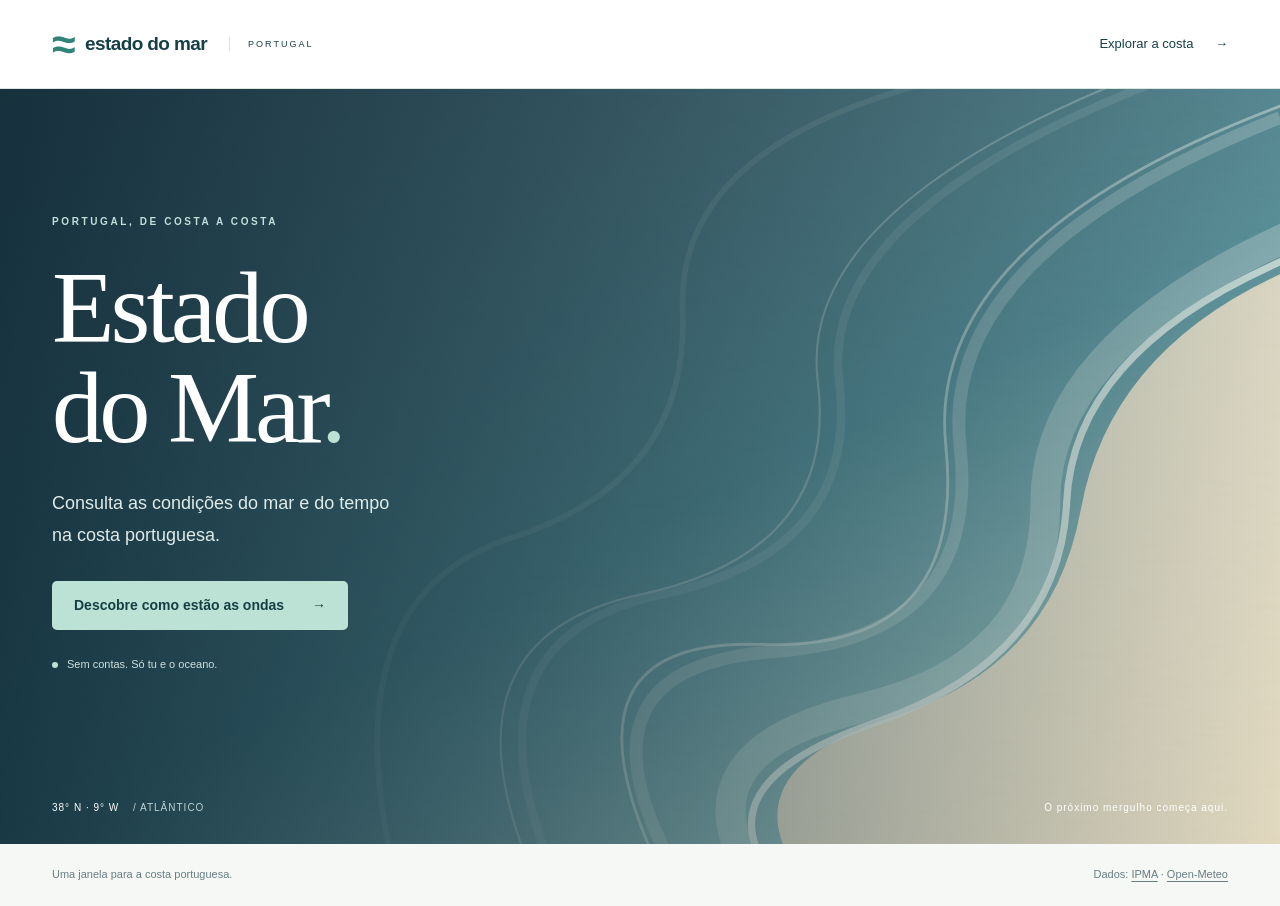
==== index.html @ 679c4afe "Criar aplicação Estado do Mar Portugal" ====
<!doctype html>
<html lang="pt-PT"><head><meta charset="utf-8"><meta name="viewport" content="width=device-width, initial-scale=1"><meta name="description" content="Consulta o tempo, as ondas e o swell nas regiões costeiras de Portugal."><title>A costa à tua espera · Estado do Mar</title><link href="https://cdn.jsdelivr.net/npm/bootstrap@5.3.3/dist/css/bootstrap.min.css" rel="stylesheet"><link href="css/style.css" rel="stylesheet"><link rel="icon" href="images/favicon.svg" type="image/svg+xml"></head><body><header class="site-header"><nav class="container d-flex align-items-center justify-content-between" aria-label="Navegação principal"><a class="brand" href="index.html"><span class="brand-mark" aria-hidden="true">≈</span> estado do mar<span class="brand-country">PORTUGAL</span></a><a class="nav-link" href="catalogo.html">Explorar a costa <span aria-hidden="true">→</span></a></nav></header><main class="hero"><img class="hero-image" src="images/hero.svg" alt="Ilustração de ondas do Atlântico junto à costa portuguesa"><div class="hero-shade"></div><div class="container hero-content"><p class="eyebrow light">PORTUGAL, DE COSTA A COSTA</p><h1>Estado<br>do Mar<span class="accent">.</span></h1><p class="hero-description">Consulta as condições do mar e do tempo<br class="desktop-break"> na costa portuguesa.</p><a href="catalogo.html" class="btn btn-ocean btn-lg">Descobre como estão as ondas <span aria-hidden="true">→</span></a><div class="hero-note"><span class="status-dot"></span> Sem contas. Só tu e o oceano.</div></div><div class="hero-bottom container"><span>38° N · 9° W <span class="muted-light">/ ATLÂNTICO</span></span><span>O próximo mergulho começa aqui.</span></div></main><footer class="site-footer"><div class="container d-flex flex-wrap justify-content-between gap-2"><span>Uma janela para a costa portuguesa.</span><span>Dados: <a href="https://www.ipma.pt/" target="_blank" rel="noopener">IPMA</a> · <a href="https://open-meteo.com/" target="_blank" rel="noopener">Open-Meteo</a></span></div></footer></body></html>
---- css/style.css ----
:root{--ink:#173f48;--muted:#687e83;--mint:#bce2d5;--paper:#f6f8f5;--line:#dce5e0}*{box-sizing:border-box}body{margin:0;background:var(--paper);color:var(--ink);font-family:Arial,Helvetica,sans-serif;line-height:1.6}a{color:inherit}.container{width:calc(100% - 48px);max-width:1200px;margin:auto}.d-flex{display:flex}.flex-wrap{flex-wrap:wrap}.align-items-center{align-items:center}.justify-content-between{justify-content:space-between}.gap-2{gap:.5rem}.site-header{background:#fff;border-bottom:1px solid var(--line)}.site-header nav{min-height:88px}.brand{display:flex;align-items:center;gap:10px;text-decoration:none;font-size:19px;font-weight:700;letter-spacing:-.6px}.brand-mark{font-size:43px;line-height:1;color:#318378}.brand-country{margin-left:12px;padding-left:18px;border-left:1px solid var(--line);font-size:9px;letter-spacing:2px;font-weight:500}.nav-link{text-decoration:none;font-size:13px}.nav-link span{margin-left:18px}.hero{min-height:calc(100svh - 145px);position:relative;display:flex;align-items:center;overflow:hidden;color:white;background:#154c59}.hero-image,.hero-shade{position:absolute;inset:0;width:100%;height:100%;object-fit:cover}.hero-shade{background:linear-gradient(90deg,rgba(5,31,43,.78),rgba(5,31,43,.08))}.hero-content{position:relative;padding-top:80px;padding-bottom:125px}.eyebrow{font-size:10px;font-weight:700;letter-spacing:2.6px;color:#448278;margin:0 0 20px}.eyebrow.light{color:#c0e0d9}.hero h1{font-family:Georgia,serif;font-size:clamp(66px,8vw,116px);font-weight:400;letter-spacing:-4px;line-height:.98;margin:28px 0}.accent{color:#559a89}.hero .accent{color:var(--mint)}.hero-description{font-size:18px;line-height:1.8;color:#dfebe9;margin-bottom:30px}.btn{display:inline-block;padding:13px 21px;text-decoration:none;cursor:pointer;border:1px solid transparent;border-radius:5px;font-size:14px;font-family:inherit;transition:background .15s}.btn-ocean{background:var(--mint);color:#153f43;font-weight:600}.btn-ocean:hover{background:#d2eee3;color:#153f43}.btn-ocean span{margin-left:24px}.hero-note{font-size:11px;color:#cfdfdc;margin-top:26px;display:flex;align-items:center;gap:9px}.status-dot{width:6px;height:6px;background:var(--mint);border-radius:50%}.hero-bottom{position:absolute;bottom:28px;left:0;right:0;display:flex;justify-content:space-between;font-size:10px;letter-spacing:1px}.muted-light{color:#bdd3d2;margin-left:10px}.site-footer{padding:22px 0;color:var(--muted);font-size:11px}.site-footer a{text-underline-offset:3px}.page-main{min-height:calc(100vh - 154px);padding-top:65px;padding-bottom:35px}h1{font-family:Georgia,serif;font-size:clamp(36px,5vw,58px);font-weight:400;letter-spacing:-1.7px;line-height:1.1}.lead{font-size:16px;color:var(--muted);margin-top:20px}.page-intro{margin-bottom:48px}.catalog-toolbar{display:flex;justify-content:space-between;align-items:center;gap:20px;border-top:1px solid var(--line);padding:25px 0}.catalog-toolbar .eyebrow{margin:0}.count-badge{padding:4px 9px;background:#e6eeea;border-radius:20px;font-size:11px;margin-left:12px}.form-control,.form-select{padding:12px 16px;border:1px solid var(--line);border-radius:5px;background:#fff;color:var(--ink);font-size:14px}.search-label{width:280px}.search-label input{width:100%}.row{display:flex;flex-wrap:wrap;margin-left:-12px;margin-right:-12px}.row>*{padding-left:12px;padding-right:12px;width:100%;margin-bottom:24px}.card{background:#fff;border:1px solid var(--line);border-radius:8px;overflow:hidden}.region-card{height:100%;transition:border-color .15s,transform .15s}.region-card:hover{border-color:#71a798;transform:translateY(-3px)}.card-landscape{height:105px;background:#dae8e0;position:relative;overflow:hidden}.card-landscape:before,.card-landscape:after{content:"";position:absolute;width:130%;height:110px;border-radius:50%;transform:rotate(-12deg);left:-10%;top:46px;background:#a1c8bd}.card-landscape:after{top:72px;background:#508d85;transform:rotate(7deg)}.card-landscape.islands{background:#dde5dd}.card-landscape.islands:after{background:#386f79}.card-body{padding:25px}.region-card h2{font-family:Georgia,serif;font-size:25px;margin:6px 0 10px;font-weight:400}.region-category{font-size:9px;letter-spacing:2px;color:var(--muted)}.region-coords{font-size:11px;color:var(--muted);margin-bottom:22px}.region-link{font-size:12px;text-decoration:none;display:flex;justify-content:space-between;border-top:1px solid var(--line);padding-top:16px}.loading-panel{padding:50px 20px;text-align:center;color:var(--muted)}.data-note{font-size:11px;color:var(--muted);line-height:1.8;margin-top:28px}.back-link{font-size:12px;text-decoration:none;display:inline-block;margin-bottom:36px}.detail-intro{display:flex;align-items:center;justify-content:space-between;gap:20px;margin-bottom:32px}.detail-intro .eyebrow{margin-bottom:12px}.detail-intro .lead{margin-top:14px;font-size:12px}.btn-outline-ocean{border-color:#a6bdb4;color:var(--ink);background:transparent;white-space:nowrap}.btn-outline-ocean:hover{background:#e3eee7}.conditions-card{padding:30px;height:100%}.sea-card{background:#edf4f0}.section-heading{border-bottom:1px solid var(--line);padding-bottom:20px;margin-bottom:24px}.section-heading .eyebrow{margin-bottom:8px}.section-heading h2{font-size:27px;font-family:Georgia,serif;font-weight:400;margin:0}.primary-value{font-family:Georgia,serif;font-size:56px;line-height:1.2;letter-spacing:-2px;margin-bottom:5px}.primary-caption{font-size:14px;color:var(--muted);margin-bottom:24px}.metrics{display:grid;grid-template-columns:1fr 1fr;gap:18px 24px;margin:0}.metrics dt{font-size:11px;color:var(--muted);font-weight:400}.metrics dd{font-size:17px;margin:4px 0 0}.metric-group{margin:24px 0 14px;padding-top:20px;border-top:1px solid var(--line);font-size:11px;font-weight:700;letter-spacing:1px}.update-note{font-size:10px;color:var(--muted);margin:24px 0 0}.error-panel{padding:15px;background:#fff3e4;border-radius:5px;color:#78552b;font-size:14px}.retry{margin-top:12px}.official-panel{padding:20px;border:1px solid var(--line);border-radius:8px;margin-top:8px;font-size:13px}.official-panel summary{cursor:pointer}.official-panel p{margin-top:16px}.official-panel select{max-width:220px;display:inline-block;margin:10px}.official-panel pre{white-space:pre-wrap;margin-top:20px;max-height:400px;overflow:auto}button:disabled{opacity:.6;cursor:wait}[hidden]{display:none!important}:focus-visible{outline:3px solid #5a9c88;outline-offset:4px}.visually-hidden{position:absolute;width:1px;height:1px;overflow:hidden;clip:rect(0,0,0,0)}@media(min-width:768px){.col-md-6{width:50%}}@media(min-width:992px){.col-lg-4{width:33.333%}.col-lg-5{width:41.666%}.col-lg-7{width:58.333%}}@media(max-width:600px){.container{width:calc(100% - 36px)}.site-header nav{min-height:72px}.brand{font-size:16px}.brand-country{display:none}.nav-link{font-size:11px}.hero h1{letter-spacing:-2px}.hero-content{padding-top:65px;padding-bottom:110px}.hero-description{font-size:16px}.hero-bottom{font-size:9px}.hero-bottom>span:last-child{display:none}.page-main{padding-top:40px}.catalog-toolbar,.detail-intro{align-items:stretch;flex-direction:column}.search-label{width:100%}.conditions-card{padding:24px}.detail-intro button{align-self:flex-start}.official-panel select{display:block;margin-left:0}.site-footer{font-size:10px}.desktop-break{display:none}}
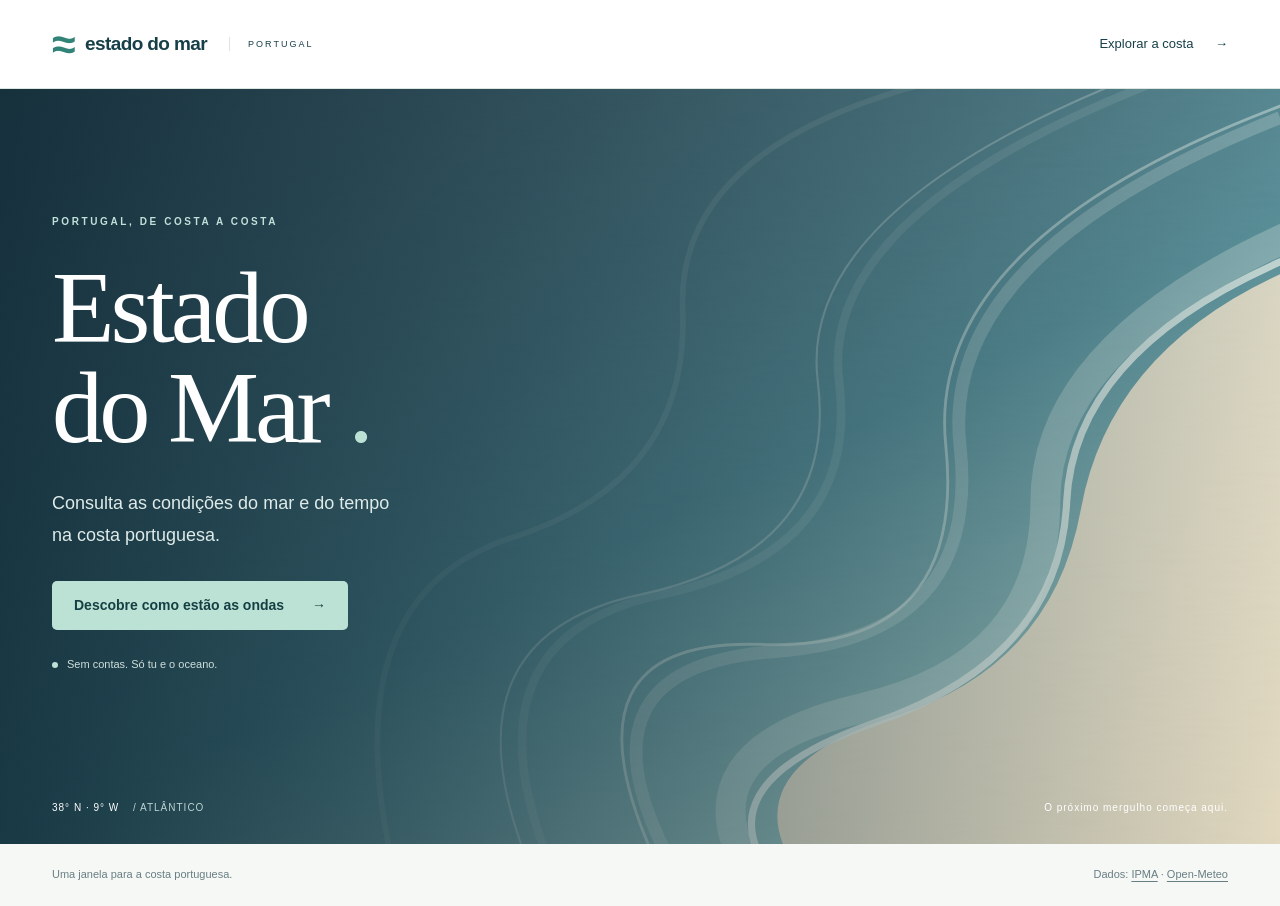
==== commit 32dba2c4: "Organizar HTML e documentar JavaScript com comentários explicativos" ====
--- a/index.html
+++ b/index.html
@@ -1,2 +1,218 @@
+<!-- Indica ao navegador que este documento usa HTML5. -->
 <!doctype html>
-<html lang="pt-PT"><head><meta charset="utf-8"><meta name="viewport" content="width=device-width, initial-scale=1"><meta name="description" content="Consulta o tempo, as ondas e o swell nas regiões costeiras de Portugal."><title>A costa à tua espera · Estado do Mar</title><link href="https://cdn.jsdelivr.net/npm/bootstrap@5.3.3/dist/css/bootstrap.min.css" rel="stylesheet"><link href="css/style.css" rel="stylesheet"><link rel="icon" href="images/favicon.svg" type="image/svg+xml"></head><body><header class="site-header"><nav class="container d-flex align-items-center justify-content-between" aria-label="Navegação principal"><a class="brand" href="index.html"><span class="brand-mark" aria-hidden="true">≈</span> estado do mar<span class="brand-country">PORTUGAL</span></a><a class="nav-link" href="catalogo.html">Explorar a costa <span aria-hidden="true">→</span></a></nav></header><main class="hero"><img class="hero-image" src="images/hero.svg" alt="Ilustração de ondas do Atlântico junto à costa portuguesa"><div class="hero-shade"></div><div class="container hero-content"><p class="eyebrow light">PORTUGAL, DE COSTA A COSTA</p><h1>Estado<br>do Mar<span class="accent">.</span></h1><p class="hero-description">Consulta as condições do mar e do tempo<br class="desktop-break"> na costa portuguesa.</p><a href="catalogo.html" class="btn btn-ocean btn-lg">Descobre como estão as ondas <span aria-hidden="true">→</span></a><div class="hero-note"><span class="status-dot"></span> Sem contas. Só tu e o oceano.</div></div><div class="hero-bottom container"><span>38° N · 9° W <span class="muted-light">/ ATLÂNTICO</span></span><span>O próximo mergulho começa aqui.</span></div></main><footer class="site-footer"><div class="container d-flex flex-wrap justify-content-between gap-2"><span>Uma janela para a costa portuguesa.</span><span>Dados: <a href="https://www.ipma.pt/" target="_blank" rel="noopener">IPMA</a> · <a href="https://open-meteo.com/" target="_blank" rel="noopener">Open-Meteo</a></span></div></footer></body></html>+<!--
+    Página inicial: apresenta o projeto e encaminha para o catálogo.
+    Guia de leitura: cada bloco está indentado dentro do elemento a que pertence.
+    Uma tag como <section> abre um elemento; </section> termina esse mesmo elemento.
+    Tags vazias, como <meta>, <link>, <img>, <input> e <br>, não têm conteúdo nem tag de fecho.
+    class associa estilos; id identifica um elemento que o JavaScript pode encontrar.
+    Os comentários explicativos não são apresentados no conteúdo visível do navegador.
+-->
+<!-- Elemento raiz; lang="pt-PT" identifica o conteúdo como português de Portugal. -->
+<html lang="pt-PT">
+    <!-- Metadados, título e ficheiros de apresentação; esta área não é o conteúdo visível da página. -->
+    <head>
+        <!-- UTF-8 permite apresentar corretamente acentos, símbolos e caracteres portugueses. -->
+        <meta charset="utf-8" />
+        <!--
+            Adapta a largura da página ao ecrã e define a escala inicial, permitindo o desenho
+            responsivo.
+        -->
+        <meta name="viewport" content="width=device-width, initial-scale=1" />
+        <!-- Define a descrição da aplicação usada por motores de pesquisa e outras ferramentas. -->
+        <meta
+            name="description"
+            content="Consulta o tempo, as ondas e o swell nas regiões costeiras de Portugal."
+        />
+        <!-- Define o texto do separador do navegador; não é o título visível dentro da página. -->
+        <title>A costa à tua espera · Estado do Mar</title>
+        <!-- Carrega Bootstrap 5.3.3 através de CDN, sem instalar pacotes na aplicação. -->
+        <link
+            href="https://cdn.jsdelivr.net/npm/bootstrap@5.3.3/dist/css/bootstrap.min.css"
+            rel="stylesheet"
+        />
+        <!-- Carrega o CSS local com as cores, os espaçamentos e as adaptações a telemóveis. -->
+        <link href="css/style.css" rel="stylesheet" />
+        <!-- Usa o ícone SVG local como ícone do separador do navegador. -->
+        <link rel="icon" href="images/favicon.svg" type="image/svg+xml" />
+    </head>
+    <!-- Começa o conteúdo visível e interativo desta página. -->
+    <body>
+        <!--
+            Cabeçalho com a marca e a navegação principal. A classe site-header define o cabeçalho comum
+            às três páginas.
+        -->
+        <header class="site-header">
+            <!--
+                Agrupa os links de navegação; aria-label descreve esta navegação para leitores de ecrã. A
+                classe container centra e limita a largura do conteúdo. A classe d-flex ativa uma disposição
+                flexível em linha. A classe align-items-center alinha verticalmente os elementos ao centro.
+                A classe justify-content-between afasta os elementos para os extremos da linha.
+            -->
+            <nav
+                class="container d-flex align-items-center justify-content-between"
+                aria-label="Navegação principal"
+            >
+                <!--
+                    Link que regressa à página inicial. A classe brand aplica o estilo do nome e do link da
+                    aplicação.
+                -->
+                <a class="brand" href="index.html">
+                    <!--
+                        Marca uma pequena parte de texto ou um elemento decorativo sem criar uma secção própria. A
+                        classe brand-mark desenha o símbolo da marca com texto. aria-hidden="true" retira este
+                        elemento decorativo da leitura por tecnologias de apoio.
+                    -->
+                    <span class="brand-mark" aria-hidden="true">≈</span>
+                    estado do mar
+                    <!--
+                        Marca uma pequena parte de texto ou um elemento decorativo sem criar uma secção própria. A
+                        classe brand-country estiliza a indicação PORTUGAL.
+                    -->
+                    <span class="brand-country">PORTUGAL</span>
+                </a>
+                <!--
+                    Link que abre o catálogo de regiões costeiras. A classe nav-link aplica o estilo do link de
+                    navegação.
+                -->
+                <a class="nav-link" href="catalogo.html">
+                    Explorar a costa
+                    <!--
+                        Marca uma pequena parte de texto ou um elemento decorativo sem criar uma secção própria.
+                        aria-hidden="true" retira este elemento decorativo da leitura por tecnologias de apoio.
+                    -->
+                    <span aria-hidden="true">→</span>
+                </a>
+            </nav>
+        </header>
+        <!--
+            Identifica o conteúdo principal desta página. A classe hero define a área principal com a
+            imagem de fundo da página inicial.
+        -->
+        <main class="hero">
+            <!--
+                Mostra a ilustração SVG local; alt fornece uma descrição para quem não consegue ver a
+                imagem. A classe hero-image posiciona a ilustração para cobrir a área principal.
+            -->
+            <img
+                class="hero-image"
+                src="images/hero.svg"
+                alt="Ilustração de ondas do Atlântico junto à costa portuguesa"
+            />
+            <!--
+                Agrupa elementos para organizar a apresentação ou receber conteúdo gerado por JavaScript. A
+                classe hero-shade aplica uma camada escura sobre a imagem para facilitar a leitura.
+            -->
+            <div class="hero-shade"></div>
+            <!--
+                Agrupa elementos para organizar a apresentação ou receber conteúdo gerado por JavaScript. A
+                classe container centra e limita a largura do conteúdo. A classe hero-content posiciona o
+                título, a descrição e o botão por cima da imagem.
+            -->
+            <div class="container hero-content">
+                <!--
+                    Parágrafo de texto informativo. A classe eyebrow estiliza uma pequena legenda de secção. A
+                    classe light usa a variante clara da legenda sobre o fundo escuro.
+                -->
+                <p class="eyebrow light">PORTUGAL, DE COSTA A COSTA</p>
+                <!-- Título principal da página; existe apenas um h1 neste documento. -->
+                <h1>
+                    Estado
+                    <!-- Insere uma quebra de linha no texto. -->
+                    <br />
+                    do Mar
+                    <!--
+                        Marca uma pequena parte de texto ou um elemento decorativo sem criar uma secção própria. A
+                        classe accent aplica a cor de destaque.
+                    -->
+                    <span class="accent">.</span>
+                </h1>
+                <!-- Parágrafo de texto informativo. A classe hero-description formata o texto de apresentação. -->
+                <p class="hero-description">
+                    Consulta as condições do mar e do tempo
+                    <!--
+                        Insere uma quebra de linha no texto. A classe desktop-break controla a quebra de linha em
+                        ecrãs maiores.
+                    -->
+                    <br class="desktop-break" />
+                    na costa portuguesa.
+                </p>
+                <!--
+                    Link que abre o catálogo de regiões costeiras. A classe btn dá ao elemento a aparência base
+                    de um botão. A classe btn-ocean aplica a variante de cor verde do botão principal. A classe
+                    btn-lg aplica o tamanho grande de botão do Bootstrap.
+                -->
+                <a href="catalogo.html" class="btn btn-ocean btn-lg">
+                    Descobre como estão as ondas
+                    <!--
+                        Marca uma pequena parte de texto ou um elemento decorativo sem criar uma secção própria.
+                        aria-hidden="true" retira este elemento decorativo da leitura por tecnologias de apoio.
+                    -->
+                    <span aria-hidden="true">→</span>
+                </a>
+                <!--
+                    Agrupa elementos para organizar a apresentação ou receber conteúdo gerado por JavaScript. A
+                    classe hero-note formata a pequena nota por baixo do botão.
+                -->
+                <div class="hero-note">
+                    <!--
+                        Marca uma pequena parte de texto ou um elemento decorativo sem criar uma secção própria. A
+                        classe status-dot desenha um pequeno ponto decorativo.
+                    -->
+                    <span class="status-dot"></span>
+                    Sem contas. Só tu e o oceano.
+                </div>
+            </div>
+            <!--
+                Agrupa elementos para organizar a apresentação ou receber conteúdo gerado por JavaScript. A
+                classe hero-bottom posiciona as notas na base da imagem. A classe container centra e limita
+                a largura do conteúdo.
+            -->
+            <div class="hero-bottom container">
+                <!-- Marca uma pequena parte de texto ou um elemento decorativo sem criar uma secção própria. -->
+                <span>
+                    38° N · 9° W
+                    <!--
+                        Marca uma pequena parte de texto ou um elemento decorativo sem criar uma secção própria. A
+                        classe muted-light aplica uma cor clara menos intensa.
+                    -->
+                    <span class="muted-light">/ ATLÂNTICO</span>
+                </span>
+                <!-- Marca uma pequena parte de texto ou um elemento decorativo sem criar uma secção própria. -->
+                <span>O próximo mergulho começa aqui.</span>
+            </div>
+        </main>
+        <!--
+            Rodapé com uma nota sobre a aplicação e ligações às fontes de dados. A classe site-footer
+            formata o rodapé comum da aplicação.
+        -->
+        <footer class="site-footer">
+            <!--
+                Agrupa elementos para organizar a apresentação ou receber conteúdo gerado por JavaScript. A
+                classe container centra e limita a largura do conteúdo. A classe d-flex ativa uma disposição
+                flexível em linha. A classe flex-wrap permite que os elementos passem para outra linha
+                quando falta espaço. A classe justify-content-between afasta os elementos para os extremos
+                da linha. A classe gap-2 cria espaço entre os elementos.
+            -->
+            <div class="container d-flex flex-wrap justify-content-between gap-2">
+                <!-- Marca uma pequena parte de texto ou um elemento decorativo sem criar uma secção própria. -->
+                <span>Uma janela para a costa portuguesa.</span>
+                <!-- Marca uma pequena parte de texto ou um elemento decorativo sem criar uma secção própria. -->
+                <span>
+                    Dados:
+                    <!--
+                        Link externo para a fonte dos dados; target="_blank" abre outro separador e rel="noopener"
+                        evita acesso à página de origem.
+                    -->
+                    <a href="https://www.ipma.pt/" target="_blank" rel="noopener">IPMA</a>
+                    ·
+                    <!--
+                        Link externo para a fonte dos dados; target="_blank" abre outro separador e rel="noopener"
+                        evita acesso à página de origem.
+                    -->
+                    <a href="https://open-meteo.com/" target="_blank" rel="noopener">Open-Meteo</a>
+                </span>
+            </div>
+        </footer>
+    </body>
+</html>
--- a/css/style.css
+++ b/css/style.css
@@ -1 +1,6 @@
 :root{--ink:#173f48;--muted:#687e83;--mint:#bce2d5;--paper:#f6f8f5;--line:#dce5e0}*{box-sizing:border-box}body{margin:0;background:var(--paper);color:var(--ink);font-family:Arial,Helvetica,sans-serif;line-height:1.6}a{color:inherit}.container{width:calc(100% - 48px);max-width:1200px;margin:auto}.d-flex{display:flex}.flex-wrap{flex-wrap:wrap}.align-items-center{align-items:center}.justify-content-between{justify-content:space-between}.gap-2{gap:.5rem}.site-header{background:#fff;border-bottom:1px solid var(--line)}.site-header nav{min-height:88px}.brand{display:flex;align-items:center;gap:10px;text-decoration:none;font-size:19px;font-weight:700;letter-spacing:-.6px}.brand-mark{font-size:43px;line-height:1;color:#318378}.brand-country{margin-left:12px;padding-left:18px;border-left:1px solid var(--line);font-size:9px;letter-spacing:2px;font-weight:500}.nav-link{text-decoration:none;font-size:13px}.nav-link span{margin-left:18px}.hero{min-height:calc(100svh - 145px);position:relative;display:flex;align-items:center;overflow:hidden;color:white;background:#154c59}.hero-image,.hero-shade{position:absolute;inset:0;width:100%;height:100%;object-fit:cover}.hero-shade{background:linear-gradient(90deg,rgba(5,31,43,.78),rgba(5,31,43,.08))}.hero-content{position:relative;padding-top:80px;padding-bottom:125px}.eyebrow{font-size:10px;font-weight:700;letter-spacing:2.6px;color:#448278;margin:0 0 20px}.eyebrow.light{color:#c0e0d9}.hero h1{font-family:Georgia,serif;font-size:clamp(66px,8vw,116px);font-weight:400;letter-spacing:-4px;line-height:.98;margin:28px 0}.accent{color:#559a89}.hero .accent{color:var(--mint)}.hero-description{font-size:18px;line-height:1.8;color:#dfebe9;margin-bottom:30px}.btn{display:inline-block;padding:13px 21px;text-decoration:none;cursor:pointer;border:1px solid transparent;border-radius:5px;font-size:14px;font-family:inherit;transition:background .15s}.btn-ocean{background:var(--mint);color:#153f43;font-weight:600}.btn-ocean:hover{background:#d2eee3;color:#153f43}.btn-ocean span{margin-left:24px}.hero-note{font-size:11px;color:#cfdfdc;margin-top:26px;display:flex;align-items:center;gap:9px}.status-dot{width:6px;height:6px;background:var(--mint);border-radius:50%}.hero-bottom{position:absolute;bottom:28px;left:0;right:0;display:flex;justify-content:space-between;font-size:10px;letter-spacing:1px}.muted-light{color:#bdd3d2;margin-left:10px}.site-footer{padding:22px 0;color:var(--muted);font-size:11px}.site-footer a{text-underline-offset:3px}.page-main{min-height:calc(100vh - 154px);padding-top:65px;padding-bottom:35px}h1{font-family:Georgia,serif;font-size:clamp(36px,5vw,58px);font-weight:400;letter-spacing:-1.7px;line-height:1.1}.lead{font-size:16px;color:var(--muted);margin-top:20px}.page-intro{margin-bottom:48px}.catalog-toolbar{display:flex;justify-content:space-between;align-items:center;gap:20px;border-top:1px solid var(--line);padding:25px 0}.catalog-toolbar .eyebrow{margin:0}.count-badge{padding:4px 9px;background:#e6eeea;border-radius:20px;font-size:11px;margin-left:12px}.form-control,.form-select{padding:12px 16px;border:1px solid var(--line);border-radius:5px;background:#fff;color:var(--ink);font-size:14px}.search-label{width:280px}.search-label input{width:100%}.row{display:flex;flex-wrap:wrap;margin-left:-12px;margin-right:-12px}.row>*{padding-left:12px;padding-right:12px;width:100%;margin-bottom:24px}.card{background:#fff;border:1px solid var(--line);border-radius:8px;overflow:hidden}.region-card{height:100%;transition:border-color .15s,transform .15s}.region-card:hover{border-color:#71a798;transform:translateY(-3px)}.card-landscape{height:105px;background:#dae8e0;position:relative;overflow:hidden}.card-landscape:before,.card-landscape:after{content:"";position:absolute;width:130%;height:110px;border-radius:50%;transform:rotate(-12deg);left:-10%;top:46px;background:#a1c8bd}.card-landscape:after{top:72px;background:#508d85;transform:rotate(7deg)}.card-landscape.islands{background:#dde5dd}.card-landscape.islands:after{background:#386f79}.card-body{padding:25px}.region-card h2{font-family:Georgia,serif;font-size:25px;margin:6px 0 10px;font-weight:400}.region-category{font-size:9px;letter-spacing:2px;color:var(--muted)}.region-coords{font-size:11px;color:var(--muted);margin-bottom:22px}.region-link{font-size:12px;text-decoration:none;display:flex;justify-content:space-between;border-top:1px solid var(--line);padding-top:16px}.loading-panel{padding:50px 20px;text-align:center;color:var(--muted)}.data-note{font-size:11px;color:var(--muted);line-height:1.8;margin-top:28px}.back-link{font-size:12px;text-decoration:none;display:inline-block;margin-bottom:36px}.detail-intro{display:flex;align-items:center;justify-content:space-between;gap:20px;margin-bottom:32px}.detail-intro .eyebrow{margin-bottom:12px}.detail-intro .lead{margin-top:14px;font-size:12px}.btn-outline-ocean{border-color:#a6bdb4;color:var(--ink);background:transparent;white-space:nowrap}.btn-outline-ocean:hover{background:#e3eee7}.conditions-card{padding:30px;height:100%}.sea-card{background:#edf4f0}.section-heading{border-bottom:1px solid var(--line);padding-bottom:20px;margin-bottom:24px}.section-heading .eyebrow{margin-bottom:8px}.section-heading h2{font-size:27px;font-family:Georgia,serif;font-weight:400;margin:0}.primary-value{font-family:Georgia,serif;font-size:56px;line-height:1.2;letter-spacing:-2px;margin-bottom:5px}.primary-caption{font-size:14px;color:var(--muted);margin-bottom:24px}.metrics{display:grid;grid-template-columns:1fr 1fr;gap:18px 24px;margin:0}.metrics dt{font-size:11px;color:var(--muted);font-weight:400}.metrics dd{font-size:17px;margin:4px 0 0}.metric-group{margin:24px 0 14px;padding-top:20px;border-top:1px solid var(--line);font-size:11px;font-weight:700;letter-spacing:1px}.update-note{font-size:10px;color:var(--muted);margin:24px 0 0}.error-panel{padding:15px;background:#fff3e4;border-radius:5px;color:#78552b;font-size:14px}.retry{margin-top:12px}.official-panel{padding:20px;border:1px solid var(--line);border-radius:8px;margin-top:8px;font-size:13px}.official-panel summary{cursor:pointer}.official-panel p{margin-top:16px}.official-panel select{max-width:220px;display:inline-block;margin:10px}.official-panel pre{white-space:pre-wrap;margin-top:20px;max-height:400px;overflow:auto}button:disabled{opacity:.6;cursor:wait}[hidden]{display:none!important}:focus-visible{outline:3px solid #5a9c88;outline-offset:4px}.visually-hidden{position:absolute;width:1px;height:1px;overflow:hidden;clip:rect(0,0,0,0)}@media(min-width:768px){.col-md-6{width:50%}}@media(min-width:992px){.col-lg-4{width:33.333%}.col-lg-5{width:41.666%}.col-lg-7{width:58.333%}}@media(max-width:600px){.container{width:calc(100% - 36px)}.site-header nav{min-height:72px}.brand{font-size:16px}.brand-country{display:none}.nav-link{font-size:11px}.hero h1{letter-spacing:-2px}.hero-content{padding-top:65px;padding-bottom:110px}.hero-description{font-size:16px}.hero-bottom{font-size:9px}.hero-bottom>span:last-child{display:none}.page-main{padding-top:40px}.catalog-toolbar,.detail-intro{align-items:stretch;flex-direction:column}.search-label{width:100%}.conditions-card{padding:24px}.detail-intro button{align-self:flex-start}.official-panel select{display:block;margin-left:0}.site-footer{font-size:10px}.desktop-break{display:none}}
+
+.ipma-date{font-size:12px;color:var(--muted);margin:20px 0 12px}.ipma-card{padding:24px;margin-bottom:12px}.ipma-card .metrics{gap:24px}.ipma-card .metrics dd{font-size:18px}@media(max-width:600px){.ipma-card .metrics{grid-template-columns:1fr}}
+
+/* Detalhes: atmosfera e previsões marítimas em faixas horizontais. */
+.details-page{max-width:1280px}.conditions-stack{display:grid;gap:24px}.details-page .conditions-card{height:auto;padding:28px 30px}.section-heading-inline{display:flex;align-items:center;justify-content:space-between;gap:18px}.section-heading-inline .eyebrow{display:block}.source-badge{font-size:10px;letter-spacing:.5px;color:#416b62;background:#e5eee8;border:1px solid #d2e2d9;border-radius:30px;padding:7px 12px;white-space:nowrap}.weather-row{display:grid;grid-template-columns:200px 1fr;align-items:center;gap:30px}.metric-label{font-size:11px;color:var(--muted)}.weather-highlight{border-right:1px solid var(--line);padding-right:24px}.weather-highlight .primary-value{font-size:44px;margin:4px 0}.weather-highlight .primary-caption{font-size:12px;margin:0}.weather-row .metrics{grid-template-columns:repeat(5,minmax(0,1fr));gap:16px}.weather-row .metrics dd{font-size:21px}.comparison-heading{display:flex;justify-content:space-between;gap:32px;align-items:end;padding:12px 0 0}.comparison-heading .eyebrow{margin:0 0 10px}.comparison-heading h2{font:400 32px Georgia,serif;margin:0;letter-spacing:-.6px}.comparison-heading>p{max-width:390px;font-size:12px;color:var(--muted);margin:0}.sea-panel{background:#edf4f0}.ipma-panel{background:#fff}.comparison-metrics{grid-template-columns:repeat(4,minmax(0,1fr));gap:0}.comparison-metrics>div{padding:8px 24px;border-right:1px solid var(--line)}.comparison-metrics>div:first-child{padding-left:0}.comparison-metrics>div:last-child{border-right:0}.comparison-metrics dd,.comparison-metrics dd.primary-value{font:400 clamp(20px,2.1vw,29px) Georgia,serif;letter-spacing:-.6px;line-height:1.35;margin-top:10px}.comparison-metrics dt{min-height:34px;display:flex;align-items:center;font-size:12px}.marine-extras{display:grid;grid-template-columns:1fr 1fr;gap:36px;margin-top:22px}.marine-extras .metric-group{font-size:10px;letter-spacing:1.5px;margin-top:0;padding-top:18px}.marine-extras .metrics{grid-template-columns:repeat(3,1fr)}.marine-extras dd{font-size:17px}.details-page .update-note{border-top:1px solid var(--line);padding-top:16px;margin-top:24px}.ipma-toolbar{display:flex;align-items:center;justify-content:space-between;gap:16px;margin-bottom:22px}.day-filters{display:flex;flex-wrap:wrap;background:#eef3ef;border:1px solid var(--line);border-radius:8px;padding:4px;gap:4px}.day-filters button{font:inherit;font-size:12px;border:0;background:transparent;color:var(--muted);padding:10px 17px;border-radius:5px;cursor:pointer}.day-filters button[aria-pressed=true]{background:var(--ink);color:#fff;box-shadow:0 2px 5px #173f481a}.day-filters button:disabled{cursor:wait}.ipma-toolbar .btn{font-size:11px;padding:9px 13px}.details-page .ipma-date{margin:0 0 15px;font-size:11px}.ipma-total{margin:20px 0 0;padding:14px 16px;background:#f5f7f3;border-radius:5px;font-size:12px;color:#49665e}.comparison-note{font-size:11px;color:var(--muted);padding-top:18px;border-top:1px solid var(--line);margin:22px 0 0;line-height:1.8}.ipma-forecast+.ipma-forecast{border-top:1px solid var(--line);padding-top:22px;margin-top:22px}@media(max-width:1000px){.weather-row{grid-template-columns:170px 1fr;gap:20px}.weather-row .metrics{grid-template-columns:repeat(3,1fr);gap:20px}.comparison-metrics>div{padding-left:14px;padding-right:14px}.comparison-heading>p{max-width:300px}}@media(max-width:700px){.details-page .conditions-card{padding:22px}.section-heading-inline{align-items:flex-start}.section-heading-inline h2{font-size:24px}.source-badge{font-size:8px;padding:5px 8px}.weather-row{grid-template-columns:1fr}.weather-highlight{border:0;border-bottom:1px solid var(--line);padding:0 0 18px}.weather-row .metrics{grid-template-columns:repeat(2,1fr)}.comparison-heading{display:block}.comparison-heading h2{font-size:28px}.comparison-heading>p{max-width:none;margin-top:14px}.comparison-metrics{grid-template-columns:repeat(2,minmax(0,1fr));gap:22px 16px}.comparison-metrics>div,.comparison-metrics>div:first-child{border:0;padding:0}.comparison-metrics dd,.comparison-metrics dd.primary-value{font-size:24px}.marine-extras{grid-template-columns:1fr;gap:20px}.ipma-toolbar{align-items:flex-start;flex-direction:column}.day-filters{width:100%}.day-filters button{flex:1;padding:10px 8px;font-size:11px}}
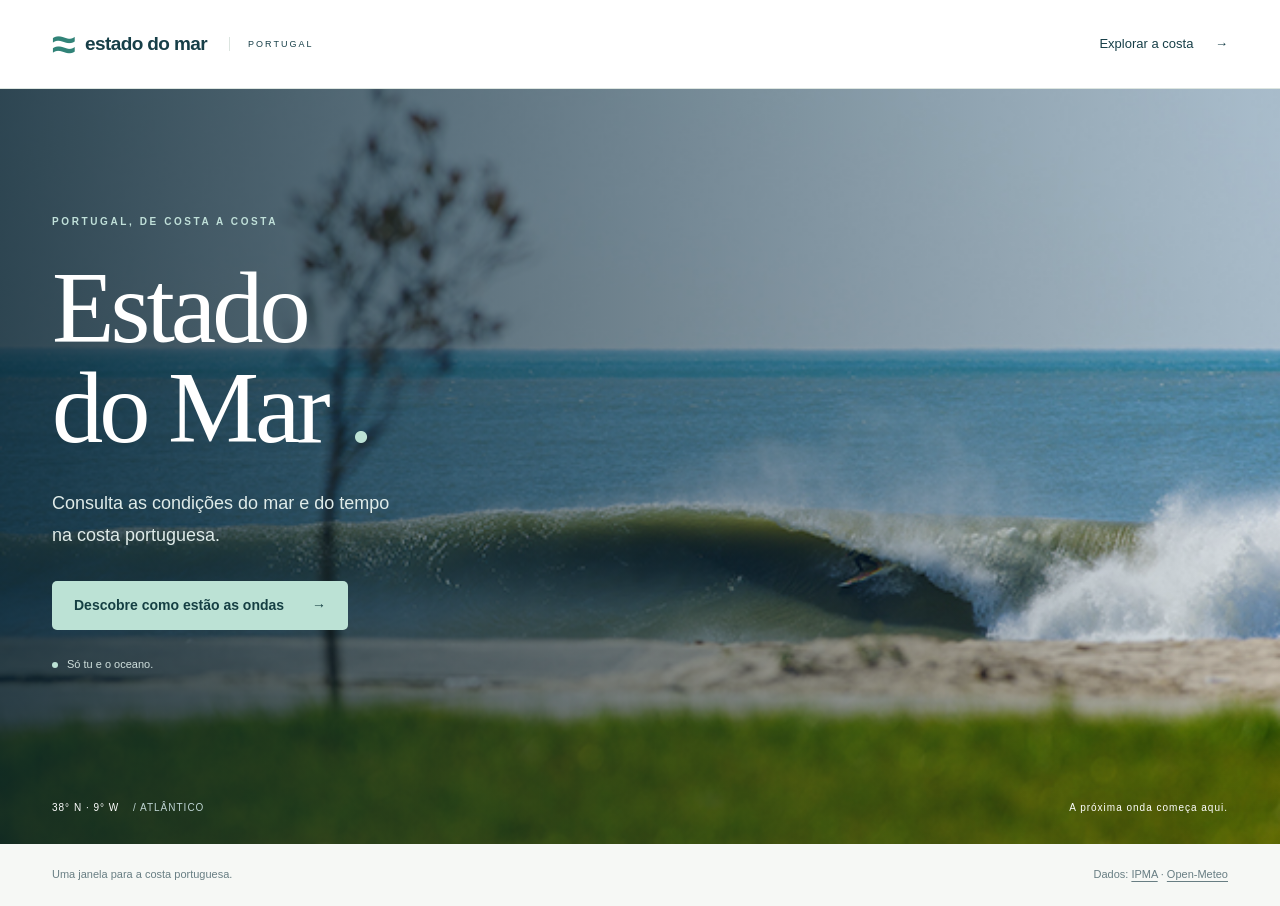
==== commit dfb10637: "Associar fotografias do utilizador às regiões do catálogo" ====
--- a/index.html
+++ b/index.html
@@ -96,7 +96,7 @@
             -->
             <img
                 class="hero-image"
-                src="images/hero.svg"
+                src="images/surf_espinho.jpg"
                 alt="Ilustração de ondas do Atlântico junto à costa portuguesa"
             />
             <!--
@@ -160,7 +160,7 @@
                         classe status-dot desenha um pequeno ponto decorativo.
                     -->
                     <span class="status-dot"></span>
-                    Sem contas. Só tu e o oceano.
+                    Só tu e o oceano.
                 </div>
             </div>
             <!--
@@ -179,7 +179,7 @@
                     <span class="muted-light">/ ATLÂNTICO</span>
                 </span>
                 <!-- Marca uma pequena parte de texto ou um elemento decorativo sem criar uma secção própria. -->
-                <span>O próximo mergulho começa aqui.</span>
+                <span>A próxima onda começa aqui.</span>
             </div>
         </main>
         <!--
--- a/css/style.css
+++ b/css/style.css
@@ -4,3 +4,29 @@
 
 /* Detalhes: atmosfera e previsões marítimas em faixas horizontais. */
 .details-page{max-width:1280px}.conditions-stack{display:grid;gap:24px}.details-page .conditions-card{height:auto;padding:28px 30px}.section-heading-inline{display:flex;align-items:center;justify-content:space-between;gap:18px}.section-heading-inline .eyebrow{display:block}.source-badge{font-size:10px;letter-spacing:.5px;color:#416b62;background:#e5eee8;border:1px solid #d2e2d9;border-radius:30px;padding:7px 12px;white-space:nowrap}.weather-row{display:grid;grid-template-columns:200px 1fr;align-items:center;gap:30px}.metric-label{font-size:11px;color:var(--muted)}.weather-highlight{border-right:1px solid var(--line);padding-right:24px}.weather-highlight .primary-value{font-size:44px;margin:4px 0}.weather-highlight .primary-caption{font-size:12px;margin:0}.weather-row .metrics{grid-template-columns:repeat(5,minmax(0,1fr));gap:16px}.weather-row .metrics dd{font-size:21px}.comparison-heading{display:flex;justify-content:space-between;gap:32px;align-items:end;padding:12px 0 0}.comparison-heading .eyebrow{margin:0 0 10px}.comparison-heading h2{font:400 32px Georgia,serif;margin:0;letter-spacing:-.6px}.comparison-heading>p{max-width:390px;font-size:12px;color:var(--muted);margin:0}.sea-panel{background:#edf4f0}.ipma-panel{background:#fff}.comparison-metrics{grid-template-columns:repeat(4,minmax(0,1fr));gap:0}.comparison-metrics>div{padding:8px 24px;border-right:1px solid var(--line)}.comparison-metrics>div:first-child{padding-left:0}.comparison-metrics>div:last-child{border-right:0}.comparison-metrics dd,.comparison-metrics dd.primary-value{font:400 clamp(20px,2.1vw,29px) Georgia,serif;letter-spacing:-.6px;line-height:1.35;margin-top:10px}.comparison-metrics dt{min-height:34px;display:flex;align-items:center;font-size:12px}.marine-extras{display:grid;grid-template-columns:1fr 1fr;gap:36px;margin-top:22px}.marine-extras .metric-group{font-size:10px;letter-spacing:1.5px;margin-top:0;padding-top:18px}.marine-extras .metrics{grid-template-columns:repeat(3,1fr)}.marine-extras dd{font-size:17px}.details-page .update-note{border-top:1px solid var(--line);padding-top:16px;margin-top:24px}.ipma-toolbar{display:flex;align-items:center;justify-content:space-between;gap:16px;margin-bottom:22px}.day-filters{display:flex;flex-wrap:wrap;background:#eef3ef;border:1px solid var(--line);border-radius:8px;padding:4px;gap:4px}.day-filters button{font:inherit;font-size:12px;border:0;background:transparent;color:var(--muted);padding:10px 17px;border-radius:5px;cursor:pointer}.day-filters button[aria-pressed=true]{background:var(--ink);color:#fff;box-shadow:0 2px 5px #173f481a}.day-filters button:disabled{cursor:wait}.ipma-toolbar .btn{font-size:11px;padding:9px 13px}.details-page .ipma-date{margin:0 0 15px;font-size:11px}.ipma-total{margin:20px 0 0;padding:14px 16px;background:#f5f7f3;border-radius:5px;font-size:12px;color:#49665e}.comparison-note{font-size:11px;color:var(--muted);padding-top:18px;border-top:1px solid var(--line);margin:22px 0 0;line-height:1.8}.ipma-forecast+.ipma-forecast{border-top:1px solid var(--line);padding-top:22px;margin-top:22px}@media(max-width:1000px){.weather-row{grid-template-columns:170px 1fr;gap:20px}.weather-row .metrics{grid-template-columns:repeat(3,1fr);gap:20px}.comparison-metrics>div{padding-left:14px;padding-right:14px}.comparison-heading>p{max-width:300px}}@media(max-width:700px){.details-page .conditions-card{padding:22px}.section-heading-inline{align-items:flex-start}.section-heading-inline h2{font-size:24px}.source-badge{font-size:8px;padding:5px 8px}.weather-row{grid-template-columns:1fr}.weather-highlight{border:0;border-bottom:1px solid var(--line);padding:0 0 18px}.weather-row .metrics{grid-template-columns:repeat(2,1fr)}.comparison-heading{display:block}.comparison-heading h2{font-size:28px}.comparison-heading>p{max-width:none;margin-top:14px}.comparison-metrics{grid-template-columns:repeat(2,minmax(0,1fr));gap:22px 16px}.comparison-metrics>div,.comparison-metrics>div:first-child{border:0;padding:0}.comparison-metrics dd,.comparison-metrics dd.primary-value{font-size:24px}.marine-extras{grid-template-columns:1fr;gap:20px}.ipma-toolbar{align-items:flex-start;flex-direction:column}.day-filters{width:100%}.day-filters button{flex:1;padding:10px 8px;font-size:11px}}
+
+
+/* Fotografias locais no topo dos cartões do catálogo. */
+.card-landscape {
+    /* Dá mais espaço à fotografia do que o cabeçalho ilustrado original. */
+    height: 180px;
+}
+
+.card-landscape .region-photo {
+    /* Preenche a largura e a altura do cabeçalho. */
+    width: 100%;
+    height: 100%;
+    /* Recorta o excedente e centra a fotografia, preservando as suas proporções. */
+    object-fit: cover;
+    object-position: center;
+    /* Evita a margem de alinhamento das imagens e coloca a fotografia sobre as ondas em CSS. */
+    display: block;
+    position: relative;
+    z-index: 1;
+}
+
+/* Quando a fotografia estiver disponível, oculta as ondas decorativas anteriores. */
+.card-landscape.has-photo::before,
+.card-landscape.has-photo::after {
+    display: none;
+}
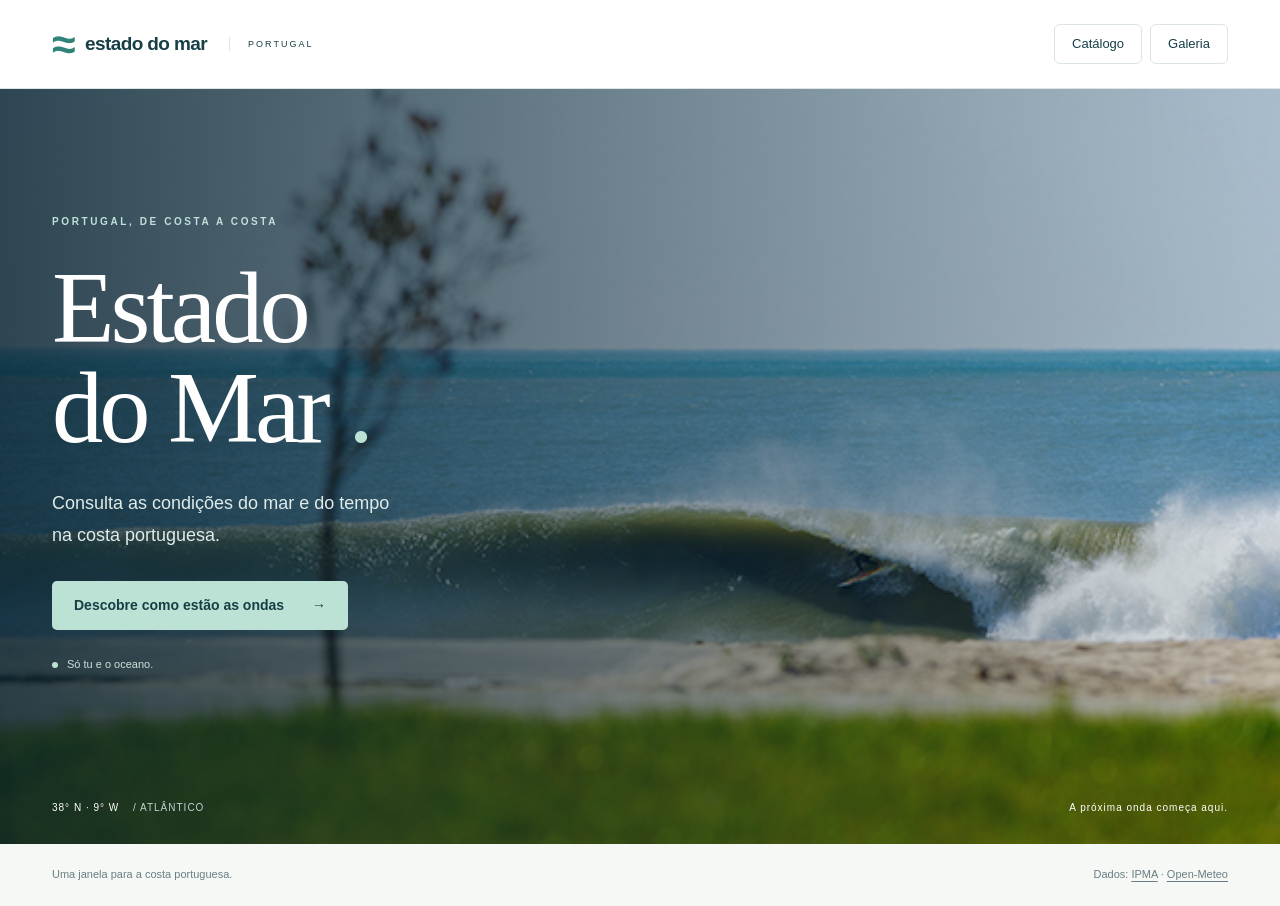
==== commit 25f56145: "Criar galeria de fotografias e navegação comum no cabeçalho" ====
--- a/index.html
+++ b/index.html
@@ -71,18 +71,13 @@
                     -->
                     <span class="brand-country">PORTUGAL</span>
                 </a>
-                <!--
-                    Link que abre o catálogo de regiões costeiras. A classe nav-link aplica o estilo do link de
-                    navegação.
-                -->
-                <a class="nav-link" href="catalogo.html">
-                    Explorar a costa
-                    <!--
-                        Marca uma pequena parte de texto ou um elemento decorativo sem criar uma secção própria.
-                        aria-hidden="true" retira este elemento decorativo da leitura por tecnologias de apoio.
-                    -->
-                    <span aria-hidden="true">→</span>
-                </a>
+                <!-- Links comuns para consultar as condições ou explorar as fotografias. -->
+                <div class="header-actions">
+                    <!-- Abre a página das regiões; aria-current identifica a página atual. -->
+                    <a class="nav-link header-button" href="catalogo.html">Catálogo</a>
+                    <!-- Abre o carrossel de fotografias das praias e da costa. -->
+                    <a class="nav-link header-button" href="galeria.html">Galeria</a>
+                </div>
             </nav>
         </header>
         <!--
--- a/css/style.css
+++ b/css/style.css
@@ -30,3 +30,55 @@
 .card-landscape.has-photo::after {
     display: none;
 }
+
+/* Navegação comum: botões para Catálogo e Galeria em todas as páginas. */
+.site-header nav { gap: 16px; flex-wrap: wrap; padding-top: 12px; padding-bottom: 12px; }
+.header-actions { display: flex; align-items: center; gap: 8px; }
+.header-button { padding: 9px 17px; border: 1px solid var(--line); border-radius: 6px; }
+.header-button:hover { background: #edf4f0; color: var(--ink); }
+.header-button[aria-current="page"] { color: #fff; background: var(--ink); border-color: var(--ink); }
+
+/* Galeria: fotografia principal, legenda e controlos, sem avanço automático. */
+.gallery-intro { display: flex; align-items: center; justify-content: space-between; gap: 24px; }
+.gallery-intro .lead { max-width: 680px; }
+.gallery-carousel { overflow: hidden; border: 1px solid var(--line); border-radius: 12px; background: #fff; }
+.gallery-stage { background: #143a43; }
+.gallery-slide { margin: 0; }
+.gallery-slide > img { width: 100%; height: clamp(270px, 42vw, 540px); object-fit: contain; display: block; }
+.gallery-slide figcaption { background: #fff; padding: 24px 30px 0; }
+.gallery-slide figcaption .eyebrow { display: block; margin: 0 0 6px; font-size: 9px; }
+.gallery-slide h2 { font: 400 32px Georgia, serif; letter-spacing: -.6px; margin: 0; color: var(--ink); }
+.gallery-controls { display: flex; align-items: center; justify-content: space-between; gap: 16px; padding: 20px 30px 24px; }
+.gallery-arrow { background: #edf4f0; color: var(--ink); padding: 10px 16px; }
+.gallery-arrow:hover { background: #d8e9e0; }
+.gallery-counter { margin: 0; font-size: 12px; text-align: center; color: var(--muted); }
+.gallery-selection { margin-top: 38px; }
+.gallery-selection-heading { display: flex; align-items: center; justify-content: space-between; gap: 20px; margin-bottom: 20px; }
+.gallery-selection-heading h2 { font: 400 24px Georgia, serif; margin: 0; }
+.gallery-selection-heading p { font-size: 11px; color: var(--muted); margin: 0; }
+.gallery-thumbnails { display: grid; grid-template-columns: repeat(7, minmax(0, 1fr)); gap: 12px; }
+.gallery-thumbnail { padding: 5px; border: 2px solid transparent; border-radius: 8px; background: transparent; cursor: pointer; text-align: left; color: var(--muted); min-width: 0; }
+.gallery-thumbnail img { width: 100%; height: 75px; object-fit: cover; display: block; border-radius: 4px; }
+.gallery-thumbnail span { display: block; font-size: 10px; padding: 7px 2px 2px; }
+.gallery-thumbnail[aria-pressed="true"] { border-color: #438673; background: #e6f0e9; color: var(--ink); }
+.gallery-thumbnail:hover { background: #e6f0e9; }
+.gallery-cta { display: flex; align-items: center; justify-content: space-between; gap: 22px; margin-top: 40px; padding: 28px 30px; background: #e8f0e9; border-radius: 10px; }
+.gallery-cta .eyebrow { margin-bottom: 10px; }
+.gallery-cta h2 { font: 400 25px Georgia, serif; margin: 0; }
+.gallery-image-error { min-height: 270px; display: grid; place-items: center; color: #fff; padding: 32px; margin: 0; text-align: center; font-size: 14px; }
+@media(max-width: 900px) { .gallery-thumbnails { grid-template-columns: repeat(5, minmax(0, 1fr)); } }
+@media(max-width: 600px) {
+    .header-actions { width: 100%; }
+    .header-button { flex: 1; text-align: center; }
+    .gallery-intro, .gallery-selection-heading, .gallery-cta { align-items: flex-start; flex-direction: column; }
+    .gallery-intro { gap: 16px; }
+    .gallery-slide figcaption { padding: 20px 18px 0; }
+    .gallery-slide h2 { font-size: 27px; }
+    .gallery-controls { padding: 18px; gap: 10px; }
+    .gallery-arrow { padding: 9px 13px; }
+    .gallery-arrow span { display: none; }
+    .gallery-counter { font-size: 11px; }
+    .gallery-thumbnails { grid-template-columns: repeat(3, minmax(0, 1fr)); gap: 8px; }
+    .gallery-thumbnail img { height: 65px; }
+    .gallery-cta { padding: 24px; }
+}
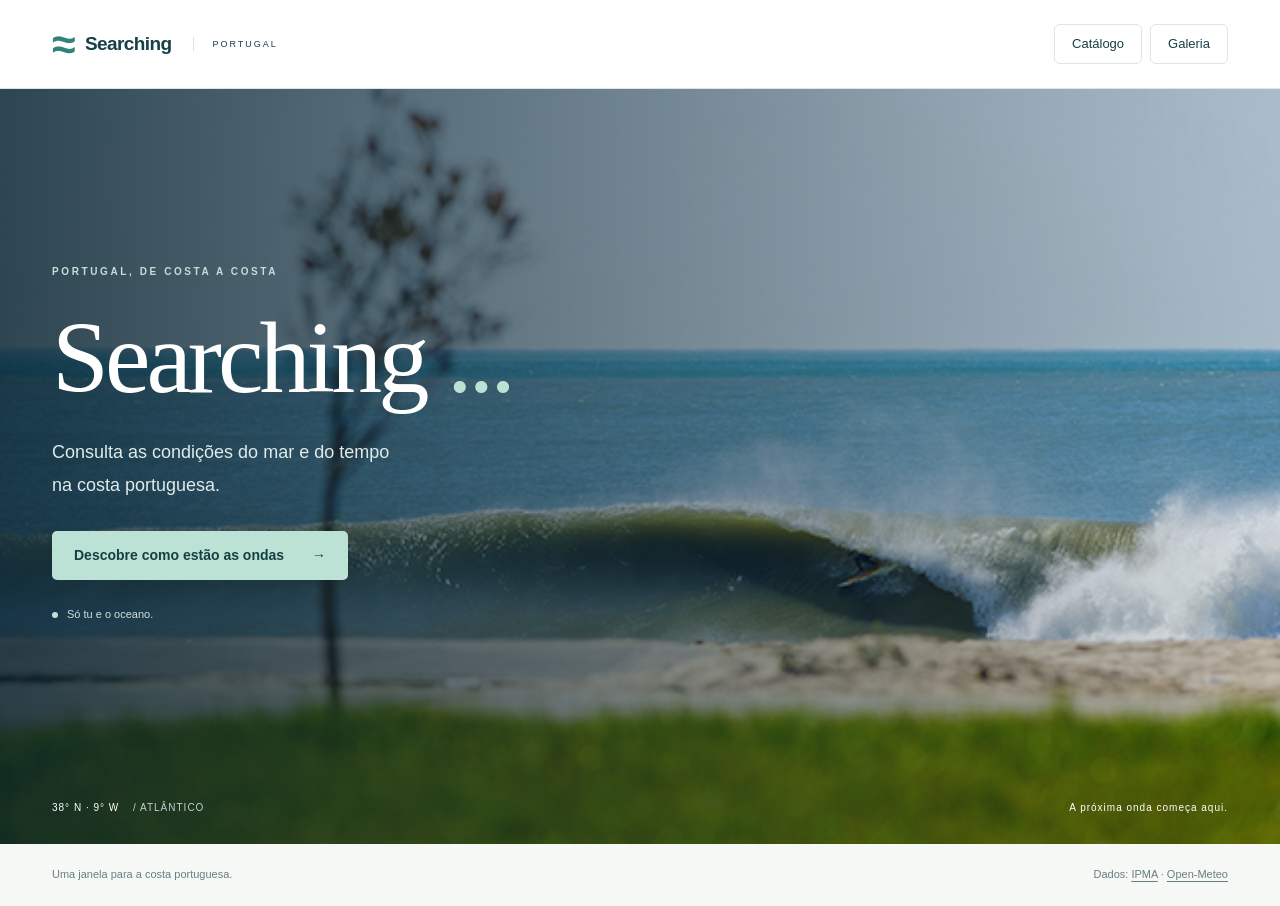
==== commit 0858118d: "Simplificar JavaScript com funções tradicionais e ciclos for" ====
--- a/index.html
+++ b/index.html
@@ -1,210 +1,83 @@
-<!-- Indica ao navegador que este documento usa HTML5. -->
 <!doctype html>
-<!--
-    Página inicial: apresenta o projeto e encaminha para o catálogo.
-    Guia de leitura: cada bloco está indentado dentro do elemento a que pertence.
-    Uma tag como <section> abre um elemento; </section> termina esse mesmo elemento.
-    Tags vazias, como <meta>, <link>, <img>, <input> e <br>, não têm conteúdo nem tag de fecho.
-    class associa estilos; id identifica um elemento que o JavaScript pode encontrar.
-    Os comentários explicativos não são apresentados no conteúdo visível do navegador.
--->
-<!-- Elemento raiz; lang="pt-PT" identifica o conteúdo como português de Portugal. -->
 <html lang="pt-PT">
-    <!-- Metadados, título e ficheiros de apresentação; esta área não é o conteúdo visível da página. -->
+    <!-- Metadados e estilos. -->
     <head>
-        <!-- UTF-8 permite apresentar corretamente acentos, símbolos e caracteres portugueses. -->
         <meta charset="utf-8" />
-        <!--
-            Adapta a largura da página ao ecrã e define a escala inicial, permitindo o desenho
-            responsivo.
-        -->
         <meta name="viewport" content="width=device-width, initial-scale=1" />
-        <!-- Define a descrição da aplicação usada por motores de pesquisa e outras ferramentas. -->
         <meta
             name="description"
             content="Consulta o tempo, as ondas e o swell nas regiões costeiras de Portugal."
         />
-        <!-- Define o texto do separador do navegador; não é o título visível dentro da página. -->
         <title>A costa à tua espera · Estado do Mar</title>
-        <!-- Carrega Bootstrap 5.3.3 através de CDN, sem instalar pacotes na aplicação. -->
         <link
             href="https://cdn.jsdelivr.net/npm/bootstrap@5.3.3/dist/css/bootstrap.min.css"
             rel="stylesheet"
         />
-        <!-- Carrega o CSS local com as cores, os espaçamentos e as adaptações a telemóveis. -->
         <link href="css/style.css" rel="stylesheet" />
-        <!-- Usa o ícone SVG local como ícone do separador do navegador. -->
         <link rel="icon" href="images/favicon.svg" type="image/svg+xml" />
     </head>
-    <!-- Começa o conteúdo visível e interativo desta página. -->
     <body>
-        <!--
-            Cabeçalho com a marca e a navegação principal. A classe site-header define o cabeçalho comum
-            às três páginas.
-        -->
+        <!-- Navegação comum. -->
         <header class="site-header">
-            <!--
-                Agrupa os links de navegação; aria-label descreve esta navegação para leitores de ecrã. A
-                classe container centra e limita a largura do conteúdo. A classe d-flex ativa uma disposição
-                flexível em linha. A classe align-items-center alinha verticalmente os elementos ao centro.
-                A classe justify-content-between afasta os elementos para os extremos da linha.
-            -->
             <nav
                 class="container d-flex align-items-center justify-content-between"
                 aria-label="Navegação principal"
             >
-                <!--
-                    Link que regressa à página inicial. A classe brand aplica o estilo do nome e do link da
-                    aplicação.
-                -->
                 <a class="brand" href="index.html">
-                    <!--
-                        Marca uma pequena parte de texto ou um elemento decorativo sem criar uma secção própria. A
-                        classe brand-mark desenha o símbolo da marca com texto. aria-hidden="true" retira este
-                        elemento decorativo da leitura por tecnologias de apoio.
-                    -->
                     <span class="brand-mark" aria-hidden="true">≈</span>
-                    estado do mar
-                    <!--
-                        Marca uma pequena parte de texto ou um elemento decorativo sem criar uma secção própria. A
-                        classe brand-country estiliza a indicação PORTUGAL.
-                    -->
+                    Searching
                     <span class="brand-country">PORTUGAL</span>
                 </a>
-                <!-- Links comuns para consultar as condições ou explorar as fotografias. -->
                 <div class="header-actions">
-                    <!-- Abre a página das regiões; aria-current identifica a página atual. -->
                     <a class="nav-link header-button" href="catalogo.html">Catálogo</a>
-                    <!-- Abre o carrossel de fotografias das praias e da costa. -->
                     <a class="nav-link header-button" href="galeria.html">Galeria</a>
                 </div>
             </nav>
         </header>
-        <!--
-            Identifica o conteúdo principal desta página. A classe hero define a área principal com a
-            imagem de fundo da página inicial.
-        -->
+        <!-- Apresentação e acesso ao catálogo. -->
         <main class="hero">
-            <!--
-                Mostra a ilustração SVG local; alt fornece uma descrição para quem não consegue ver a
-                imagem. A classe hero-image posiciona a ilustração para cobrir a área principal.
-            -->
             <img
                 class="hero-image"
                 src="images/surf_espinho.jpg"
                 alt="Ilustração de ondas do Atlântico junto à costa portuguesa"
             />
-            <!--
-                Agrupa elementos para organizar a apresentação ou receber conteúdo gerado por JavaScript. A
-                classe hero-shade aplica uma camada escura sobre a imagem para facilitar a leitura.
-            -->
             <div class="hero-shade"></div>
-            <!--
-                Agrupa elementos para organizar a apresentação ou receber conteúdo gerado por JavaScript. A
-                classe container centra e limita a largura do conteúdo. A classe hero-content posiciona o
-                título, a descrição e o botão por cima da imagem.
-            -->
             <div class="container hero-content">
-                <!--
-                    Parágrafo de texto informativo. A classe eyebrow estiliza uma pequena legenda de secção. A
-                    classe light usa a variante clara da legenda sobre o fundo escuro.
-                -->
                 <p class="eyebrow light">PORTUGAL, DE COSTA A COSTA</p>
-                <!-- Título principal da página; existe apenas um h1 neste documento. -->
                 <h1>
-                    Estado
-                    <!-- Insere uma quebra de linha no texto. -->
-                    <br />
-                    do Mar
-                    <!--
-                        Marca uma pequena parte de texto ou um elemento decorativo sem criar uma secção própria. A
-                        classe accent aplica a cor de destaque.
-                    -->
-                    <span class="accent">.</span>
+                    Searching
+                    <span class="accent">...</span>
                 </h1>
-                <!-- Parágrafo de texto informativo. A classe hero-description formata o texto de apresentação. -->
                 <p class="hero-description">
                     Consulta as condições do mar e do tempo
-                    <!--
-                        Insere uma quebra de linha no texto. A classe desktop-break controla a quebra de linha em
-                        ecrãs maiores.
-                    -->
                     <br class="desktop-break" />
                     na costa portuguesa.
                 </p>
-                <!--
-                    Link que abre o catálogo de regiões costeiras. A classe btn dá ao elemento a aparência base
-                    de um botão. A classe btn-ocean aplica a variante de cor verde do botão principal. A classe
-                    btn-lg aplica o tamanho grande de botão do Bootstrap.
-                -->
                 <a href="catalogo.html" class="btn btn-ocean btn-lg">
                     Descobre como estão as ondas
-                    <!--
-                        Marca uma pequena parte de texto ou um elemento decorativo sem criar uma secção própria.
-                        aria-hidden="true" retira este elemento decorativo da leitura por tecnologias de apoio.
-                    -->
                     <span aria-hidden="true">→</span>
                 </a>
-                <!--
-                    Agrupa elementos para organizar a apresentação ou receber conteúdo gerado por JavaScript. A
-                    classe hero-note formata a pequena nota por baixo do botão.
-                -->
                 <div class="hero-note">
-                    <!--
-                        Marca uma pequena parte de texto ou um elemento decorativo sem criar uma secção própria. A
-                        classe status-dot desenha um pequeno ponto decorativo.
-                    -->
                     <span class="status-dot"></span>
                     Só tu e o oceano.
                 </div>
             </div>
-            <!--
-                Agrupa elementos para organizar a apresentação ou receber conteúdo gerado por JavaScript. A
-                classe hero-bottom posiciona as notas na base da imagem. A classe container centra e limita
-                a largura do conteúdo.
-            -->
             <div class="hero-bottom container">
-                <!-- Marca uma pequena parte de texto ou um elemento decorativo sem criar uma secção própria. -->
                 <span>
                     38° N · 9° W
-                    <!--
-                        Marca uma pequena parte de texto ou um elemento decorativo sem criar uma secção própria. A
-                        classe muted-light aplica uma cor clara menos intensa.
-                    -->
                     <span class="muted-light">/ ATLÂNTICO</span>
                 </span>
-                <!-- Marca uma pequena parte de texto ou um elemento decorativo sem criar uma secção própria. -->
                 <span>A próxima onda começa aqui.</span>
             </div>
         </main>
-        <!--
-            Rodapé com uma nota sobre a aplicação e ligações às fontes de dados. A classe site-footer
-            formata o rodapé comum da aplicação.
-        -->
+        <!-- Fontes dos dados. -->
         <footer class="site-footer">
-            <!--
-                Agrupa elementos para organizar a apresentação ou receber conteúdo gerado por JavaScript. A
-                classe container centra e limita a largura do conteúdo. A classe d-flex ativa uma disposição
-                flexível em linha. A classe flex-wrap permite que os elementos passem para outra linha
-                quando falta espaço. A classe justify-content-between afasta os elementos para os extremos
-                da linha. A classe gap-2 cria espaço entre os elementos.
-            -->
             <div class="container d-flex flex-wrap justify-content-between gap-2">
-                <!-- Marca uma pequena parte de texto ou um elemento decorativo sem criar uma secção própria. -->
                 <span>Uma janela para a costa portuguesa.</span>
-                <!-- Marca uma pequena parte de texto ou um elemento decorativo sem criar uma secção própria. -->
                 <span>
                     Dados:
-                    <!--
-                        Link externo para a fonte dos dados; target="_blank" abre outro separador e rel="noopener"
-                        evita acesso à página de origem.
-                    -->
                     <a href="https://www.ipma.pt/" target="_blank" rel="noopener">IPMA</a>
                     ·
-                    <!--
-                        Link externo para a fonte dos dados; target="_blank" abre outro separador e rel="noopener"
-                        evita acesso à página de origem.
-                    -->
                     <a href="https://open-meteo.com/" target="_blank" rel="noopener">Open-Meteo</a>
                 </span>
             </div>
--- a/css/style.css
+++ b/css/style.css
@@ -1,84 +1,1319 @@
-:root{--ink:#173f48;--muted:#687e83;--mint:#bce2d5;--paper:#f6f8f5;--line:#dce5e0}*{box-sizing:border-box}body{margin:0;background:var(--paper);color:var(--ink);font-family:Arial,Helvetica,sans-serif;line-height:1.6}a{color:inherit}.container{width:calc(100% - 48px);max-width:1200px;margin:auto}.d-flex{display:flex}.flex-wrap{flex-wrap:wrap}.align-items-center{align-items:center}.justify-content-between{justify-content:space-between}.gap-2{gap:.5rem}.site-header{background:#fff;border-bottom:1px solid var(--line)}.site-header nav{min-height:88px}.brand{display:flex;align-items:center;gap:10px;text-decoration:none;font-size:19px;font-weight:700;letter-spacing:-.6px}.brand-mark{font-size:43px;line-height:1;color:#318378}.brand-country{margin-left:12px;padding-left:18px;border-left:1px solid var(--line);font-size:9px;letter-spacing:2px;font-weight:500}.nav-link{text-decoration:none;font-size:13px}.nav-link span{margin-left:18px}.hero{min-height:calc(100svh - 145px);position:relative;display:flex;align-items:center;overflow:hidden;color:white;background:#154c59}.hero-image,.hero-shade{position:absolute;inset:0;width:100%;height:100%;object-fit:cover}.hero-shade{background:linear-gradient(90deg,rgba(5,31,43,.78),rgba(5,31,43,.08))}.hero-content{position:relative;padding-top:80px;padding-bottom:125px}.eyebrow{font-size:10px;font-weight:700;letter-spacing:2.6px;color:#448278;margin:0 0 20px}.eyebrow.light{color:#c0e0d9}.hero h1{font-family:Georgia,serif;font-size:clamp(66px,8vw,116px);font-weight:400;letter-spacing:-4px;line-height:.98;margin:28px 0}.accent{color:#559a89}.hero .accent{color:var(--mint)}.hero-description{font-size:18px;line-height:1.8;color:#dfebe9;margin-bottom:30px}.btn{display:inline-block;padding:13px 21px;text-decoration:none;cursor:pointer;border:1px solid transparent;border-radius:5px;font-size:14px;font-family:inherit;transition:background .15s}.btn-ocean{background:var(--mint);color:#153f43;font-weight:600}.btn-ocean:hover{background:#d2eee3;color:#153f43}.btn-ocean span{margin-left:24px}.hero-note{font-size:11px;color:#cfdfdc;margin-top:26px;display:flex;align-items:center;gap:9px}.status-dot{width:6px;height:6px;background:var(--mint);border-radius:50%}.hero-bottom{position:absolute;bottom:28px;left:0;right:0;display:flex;justify-content:space-between;font-size:10px;letter-spacing:1px}.muted-light{color:#bdd3d2;margin-left:10px}.site-footer{padding:22px 0;color:var(--muted);font-size:11px}.site-footer a{text-underline-offset:3px}.page-main{min-height:calc(100vh - 154px);padding-top:65px;padding-bottom:35px}h1{font-family:Georgia,serif;font-size:clamp(36px,5vw,58px);font-weight:400;letter-spacing:-1.7px;line-height:1.1}.lead{font-size:16px;color:var(--muted);margin-top:20px}.page-intro{margin-bottom:48px}.catalog-toolbar{display:flex;justify-content:space-between;align-items:center;gap:20px;border-top:1px solid var(--line);padding:25px 0}.catalog-toolbar .eyebrow{margin:0}.count-badge{padding:4px 9px;background:#e6eeea;border-radius:20px;font-size:11px;margin-left:12px}.form-control,.form-select{padding:12px 16px;border:1px solid var(--line);border-radius:5px;background:#fff;color:var(--ink);font-size:14px}.search-label{width:280px}.search-label input{width:100%}.row{display:flex;flex-wrap:wrap;margin-left:-12px;margin-right:-12px}.row>*{padding-left:12px;padding-right:12px;width:100%;margin-bottom:24px}.card{background:#fff;border:1px solid var(--line);border-radius:8px;overflow:hidden}.region-card{height:100%;transition:border-color .15s,transform .15s}.region-card:hover{border-color:#71a798;transform:translateY(-3px)}.card-landscape{height:105px;background:#dae8e0;position:relative;overflow:hidden}.card-landscape:before,.card-landscape:after{content:"";position:absolute;width:130%;height:110px;border-radius:50%;transform:rotate(-12deg);left:-10%;top:46px;background:#a1c8bd}.card-landscape:after{top:72px;background:#508d85;transform:rotate(7deg)}.card-landscape.islands{background:#dde5dd}.card-landscape.islands:after{background:#386f79}.card-body{padding:25px}.region-card h2{font-family:Georgia,serif;font-size:25px;margin:6px 0 10px;font-weight:400}.region-category{font-size:9px;letter-spacing:2px;color:var(--muted)}.region-coords{font-size:11px;color:var(--muted);margin-bottom:22px}.region-link{font-size:12px;text-decoration:none;display:flex;justify-content:space-between;border-top:1px solid var(--line);padding-top:16px}.loading-panel{padding:50px 20px;text-align:center;color:var(--muted)}.data-note{font-size:11px;color:var(--muted);line-height:1.8;margin-top:28px}.back-link{font-size:12px;text-decoration:none;display:inline-block;margin-bottom:36px}.detail-intro{display:flex;align-items:center;justify-content:space-between;gap:20px;margin-bottom:32px}.detail-intro .eyebrow{margin-bottom:12px}.detail-intro .lead{margin-top:14px;font-size:12px}.btn-outline-ocean{border-color:#a6bdb4;color:var(--ink);background:transparent;white-space:nowrap}.btn-outline-ocean:hover{background:#e3eee7}.conditions-card{padding:30px;height:100%}.sea-card{background:#edf4f0}.section-heading{border-bottom:1px solid var(--line);padding-bottom:20px;margin-bottom:24px}.section-heading .eyebrow{margin-bottom:8px}.section-heading h2{font-size:27px;font-family:Georgia,serif;font-weight:400;margin:0}.primary-value{font-family:Georgia,serif;font-size:56px;line-height:1.2;letter-spacing:-2px;margin-bottom:5px}.primary-caption{font-size:14px;color:var(--muted);margin-bottom:24px}.metrics{display:grid;grid-template-columns:1fr 1fr;gap:18px 24px;margin:0}.metrics dt{font-size:11px;color:var(--muted);font-weight:400}.metrics dd{font-size:17px;margin:4px 0 0}.metric-group{margin:24px 0 14px;padding-top:20px;border-top:1px solid var(--line);font-size:11px;font-weight:700;letter-spacing:1px}.update-note{font-size:10px;color:var(--muted);margin:24px 0 0}.error-panel{padding:15px;background:#fff3e4;border-radius:5px;color:#78552b;font-size:14px}.retry{margin-top:12px}.official-panel{padding:20px;border:1px solid var(--line);border-radius:8px;margin-top:8px;font-size:13px}.official-panel summary{cursor:pointer}.official-panel p{margin-top:16px}.official-panel select{max-width:220px;display:inline-block;margin:10px}.official-panel pre{white-space:pre-wrap;margin-top:20px;max-height:400px;overflow:auto}button:disabled{opacity:.6;cursor:wait}[hidden]{display:none!important}:focus-visible{outline:3px solid #5a9c88;outline-offset:4px}.visually-hidden{position:absolute;width:1px;height:1px;overflow:hidden;clip:rect(0,0,0,0)}@media(min-width:768px){.col-md-6{width:50%}}@media(min-width:992px){.col-lg-4{width:33.333%}.col-lg-5{width:41.666%}.col-lg-7{width:58.333%}}@media(max-width:600px){.container{width:calc(100% - 36px)}.site-header nav{min-height:72px}.brand{font-size:16px}.brand-country{display:none}.nav-link{font-size:11px}.hero h1{letter-spacing:-2px}.hero-content{padding-top:65px;padding-bottom:110px}.hero-description{font-size:16px}.hero-bottom{font-size:9px}.hero-bottom>span:last-child{display:none}.page-main{padding-top:40px}.catalog-toolbar,.detail-intro{align-items:stretch;flex-direction:column}.search-label{width:100%}.conditions-card{padding:24px}.detail-intro button{align-self:flex-start}.official-panel select{display:block;margin-left:0}.site-footer{font-size:10px}.desktop-break{display:none}}
-
-.ipma-date{font-size:12px;color:var(--muted);margin:20px 0 12px}.ipma-card{padding:24px;margin-bottom:12px}.ipma-card .metrics{gap:24px}.ipma-card .metrics dd{font-size:18px}@media(max-width:600px){.ipma-card .metrics{grid-template-columns:1fr}}
-
-/* Detalhes: atmosfera e previsões marítimas em faixas horizontais. */
-.details-page{max-width:1280px}.conditions-stack{display:grid;gap:24px}.details-page .conditions-card{height:auto;padding:28px 30px}.section-heading-inline{display:flex;align-items:center;justify-content:space-between;gap:18px}.section-heading-inline .eyebrow{display:block}.source-badge{font-size:10px;letter-spacing:.5px;color:#416b62;background:#e5eee8;border:1px solid #d2e2d9;border-radius:30px;padding:7px 12px;white-space:nowrap}.weather-row{display:grid;grid-template-columns:200px 1fr;align-items:center;gap:30px}.metric-label{font-size:11px;color:var(--muted)}.weather-highlight{border-right:1px solid var(--line);padding-right:24px}.weather-highlight .primary-value{font-size:44px;margin:4px 0}.weather-highlight .primary-caption{font-size:12px;margin:0}.weather-row .metrics{grid-template-columns:repeat(5,minmax(0,1fr));gap:16px}.weather-row .metrics dd{font-size:21px}.comparison-heading{display:flex;justify-content:space-between;gap:32px;align-items:end;padding:12px 0 0}.comparison-heading .eyebrow{margin:0 0 10px}.comparison-heading h2{font:400 32px Georgia,serif;margin:0;letter-spacing:-.6px}.comparison-heading>p{max-width:390px;font-size:12px;color:var(--muted);margin:0}.sea-panel{background:#edf4f0}.ipma-panel{background:#fff}.comparison-metrics{grid-template-columns:repeat(4,minmax(0,1fr));gap:0}.comparison-metrics>div{padding:8px 24px;border-right:1px solid var(--line)}.comparison-metrics>div:first-child{padding-left:0}.comparison-metrics>div:last-child{border-right:0}.comparison-metrics dd,.comparison-metrics dd.primary-value{font:400 clamp(20px,2.1vw,29px) Georgia,serif;letter-spacing:-.6px;line-height:1.35;margin-top:10px}.comparison-metrics dt{min-height:34px;display:flex;align-items:center;font-size:12px}.marine-extras{display:grid;grid-template-columns:1fr 1fr;gap:36px;margin-top:22px}.marine-extras .metric-group{font-size:10px;letter-spacing:1.5px;margin-top:0;padding-top:18px}.marine-extras .metrics{grid-template-columns:repeat(3,1fr)}.marine-extras dd{font-size:17px}.details-page .update-note{border-top:1px solid var(--line);padding-top:16px;margin-top:24px}.ipma-toolbar{display:flex;align-items:center;justify-content:space-between;gap:16px;margin-bottom:22px}.day-filters{display:flex;flex-wrap:wrap;background:#eef3ef;border:1px solid var(--line);border-radius:8px;padding:4px;gap:4px}.day-filters button{font:inherit;font-size:12px;border:0;background:transparent;color:var(--muted);padding:10px 17px;border-radius:5px;cursor:pointer}.day-filters button[aria-pressed=true]{background:var(--ink);color:#fff;box-shadow:0 2px 5px #173f481a}.day-filters button:disabled{cursor:wait}.ipma-toolbar .btn{font-size:11px;padding:9px 13px}.details-page .ipma-date{margin:0 0 15px;font-size:11px}.ipma-total{margin:20px 0 0;padding:14px 16px;background:#f5f7f3;border-radius:5px;font-size:12px;color:#49665e}.comparison-note{font-size:11px;color:var(--muted);padding-top:18px;border-top:1px solid var(--line);margin:22px 0 0;line-height:1.8}.ipma-forecast+.ipma-forecast{border-top:1px solid var(--line);padding-top:22px;margin-top:22px}@media(max-width:1000px){.weather-row{grid-template-columns:170px 1fr;gap:20px}.weather-row .metrics{grid-template-columns:repeat(3,1fr);gap:20px}.comparison-metrics>div{padding-left:14px;padding-right:14px}.comparison-heading>p{max-width:300px}}@media(max-width:700px){.details-page .conditions-card{padding:22px}.section-heading-inline{align-items:flex-start}.section-heading-inline h2{font-size:24px}.source-badge{font-size:8px;padding:5px 8px}.weather-row{grid-template-columns:1fr}.weather-highlight{border:0;border-bottom:1px solid var(--line);padding:0 0 18px}.weather-row .metrics{grid-template-columns:repeat(2,1fr)}.comparison-heading{display:block}.comparison-heading h2{font-size:28px}.comparison-heading>p{max-width:none;margin-top:14px}.comparison-metrics{grid-template-columns:repeat(2,minmax(0,1fr));gap:22px 16px}.comparison-metrics>div,.comparison-metrics>div:first-child{border:0;padding:0}.comparison-metrics dd,.comparison-metrics dd.primary-value{font-size:24px}.marine-extras{grid-template-columns:1fr;gap:20px}.ipma-toolbar{align-items:flex-start;flex-direction:column}.day-filters{width:100%}.day-filters button{flex:1;padding:10px 8px;font-size:11px}}
-
-
-/* Fotografias locais no topo dos cartões do catálogo. */
-.card-landscape {
-    /* Dá mais espaço à fotografia do que o cabeçalho ilustrado original. */
-    height: 180px;
-}
-
-.card-landscape .region-photo {
-    /* Preenche a largura e a altura do cabeçalho. */
+/* Base e componentes comuns */
+
+:root {
+    --ink: #173f48;
+    --muted: #687e83;
+    --mint: #bce2d5;
+    --paper: #f6f8f5;
+    --line: #dce5e0;
+}
+
+* {
+    box-sizing: border-box;
+}
+
+body {
+    margin: 0;
+    background: var(--paper);
+    color: var(--ink);
+    font-family: Arial, Helvetica, sans-serif;
+    line-height: 1.6;
+}
+
+a {
+    color: inherit;
+}
+
+.container {
+    width: calc(100% - 48px);
+    max-width: 1200px;
+    margin: auto;
+}
+
+.d-flex {
+    display: flex;
+}
+
+.flex-wrap {
+    flex-wrap: wrap;
+}
+
+.align-items-center {
+    align-items: center;
+}
+
+.justify-content-between {
+    justify-content: space-between;
+}
+
+.gap-2 {
+    gap: 0.5rem;
+}
+
+.eyebrow {
+    font-size: 10px;
+    font-weight: 700;
+    letter-spacing: 2.6px;
+    color: #448278;
+    margin: 0 0 20px;
+}
+
+.accent {
+    color: #559a89;
+}
+
+.btn {
+    display: inline-block;
+    padding: 13px 21px;
+    text-decoration: none;
+    cursor: pointer;
+    border: 1px solid transparent;
+    border-radius: 5px;
+    font-size: 14px;
+    font-family: inherit;
+    transition: background 0.15s;
+}
+
+.btn-ocean {
+    background: var(--mint);
+    color: #153f43;
+    font-weight: 600;
+}
+
+.btn-ocean:hover {
+    background: #d2eee3;
+    color: #153f43;
+}
+
+.btn-ocean span {
+    margin-left: 24px;
+}
+
+.page-main {
+    min-height: calc(100vh - 154px);
+    padding-top: 65px;
+    padding-bottom: 35px;
+}
+
+h1 {
+    font-family: Georgia, serif;
+    font-size: clamp(36px, 5vw, 58px);
+    font-weight: 400;
+    letter-spacing: -1.7px;
+    line-height: 1.1;
+}
+
+.lead {
+    font-size: 16px;
+    color: var(--muted);
+    margin-top: 20px;
+}
+
+.page-intro {
+    margin-bottom: 48px;
+}
+
+.row {
+    display: flex;
+    flex-wrap: wrap;
+    margin-left: -12px;
+    margin-right: -12px;
+}
+
+.row > * {
+    padding-left: 12px;
+    padding-right: 12px;
+    width: 100%;
+    margin-bottom: 24px;
+}
+
+.card {
+    background: #fff;
+    border: 1px solid var(--line);
+    border-radius: 8px;
+    overflow: hidden;
+}
+
+.data-note {
+    font-size: 11px;
+    color: var(--muted);
+    line-height: 1.8;
+    margin-top: 28px;
+}
+
+.btn-outline-ocean {
+    border-color: #a6bdb4;
+    color: var(--ink);
+    background: transparent;
+    white-space: nowrap;
+}
+
+.btn-outline-ocean:hover {
+    background: #e3eee7;
+}
+
+.source-badge {
+    font-size: 10px;
+    letter-spacing: 0.5px;
+    color: #416b62;
+    background: #e5eee8;
+    border: 1px solid #d2e2d9;
+    border-radius: 30px;
+    padding: 7px 12px;
+    white-space: nowrap;
+}
+
+/* Cabeçalho e rodapé */
+
+.site-header {
+    background: #fff;
+    border-bottom: 1px solid var(--line);
+}
+
+.site-header nav {
+    min-height: 88px;
+    gap: 16px;
+    flex-wrap: wrap;
+    padding-top: 12px;
+    padding-bottom: 12px;
+}
+
+.brand {
+    display: flex;
+    align-items: center;
+    gap: 10px;
+    text-decoration: none;
+    font-size: 19px;
+    font-weight: 700;
+    letter-spacing: -0.6px;
+}
+
+.brand-mark {
+    font-size: 43px;
+    line-height: 1;
+    color: #318378;
+}
+
+.brand-country {
+    margin-left: 12px;
+    padding-left: 18px;
+    border-left: 1px solid var(--line);
+    font-size: 9px;
+    letter-spacing: 2px;
+    font-weight: 500;
+}
+
+.nav-link {
+    text-decoration: none;
+    font-size: 13px;
+}
+
+.site-footer {
+    padding: 22px 0;
+    color: var(--muted);
+    font-size: 11px;
+}
+
+.site-footer a {
+    text-underline-offset: 3px;
+}
+
+.header-actions {
+    display: flex;
+    align-items: center;
+    gap: 8px;
+}
+
+.header-button {
+    padding: 9px 17px;
+    border: 1px solid var(--line);
+    border-radius: 6px;
+}
+
+.header-button:hover {
+    background: #edf4f0;
+    color: var(--ink);
+}
+
+.header-button[aria-current='page'] {
+    color: #fff;
+    background: var(--ink);
+    border-color: var(--ink);
+}
+
+/* Página inicial */
+
+.hero {
+    min-height: calc(100svh - 145px);
+    position: relative;
+    display: flex;
+    align-items: center;
+    overflow: hidden;
+    color: white;
+    background: #154c59;
+}
+
+.hero-image,
+.hero-shade {
+    position: absolute;
+    inset: 0;
     width: 100%;
     height: 100%;
-    /* Recorta o excedente e centra a fotografia, preservando as suas proporções. */
+    object-fit: cover;
+}
+
+.hero-shade {
+    background: linear-gradient(90deg, rgba(5, 31, 43, 0.78), rgba(5, 31, 43, 0.08));
+}
+
+.hero-content {
+    position: relative;
+    padding-top: 80px;
+    padding-bottom: 125px;
+}
+
+.eyebrow.light {
+    color: #c0e0d9;
+}
+
+.hero h1 {
+    font-family: Georgia, serif;
+    font-size: clamp(66px, 8vw, 116px);
+    font-weight: 400;
+    letter-spacing: -4px;
+    line-height: 0.98;
+    margin: 28px 0;
+}
+
+.hero .accent {
+    color: var(--mint);
+}
+
+.hero-description {
+    font-size: 18px;
+    line-height: 1.8;
+    color: #dfebe9;
+    margin-bottom: 30px;
+}
+
+.hero-note {
+    font-size: 11px;
+    color: #cfdfdc;
+    margin-top: 26px;
+    display: flex;
+    align-items: center;
+    gap: 9px;
+}
+
+.status-dot {
+    width: 6px;
+    height: 6px;
+    background: var(--mint);
+    border-radius: 50%;
+}
+
+.hero-bottom {
+    position: absolute;
+    bottom: 28px;
+    left: 0;
+    right: 0;
+    display: flex;
+    justify-content: space-between;
+    font-size: 10px;
+    letter-spacing: 1px;
+}
+
+.muted-light {
+    color: #bdd3d2;
+    margin-left: 10px;
+}
+
+/* Catálogo e fotografias */
+
+.catalog-toolbar {
+    display: flex;
+    justify-content: space-between;
+    align-items: center;
+    gap: 20px;
+    border-top: 1px solid var(--line);
+    padding: 25px 0;
+}
+
+.catalog-toolbar .eyebrow {
+    margin: 0;
+}
+
+.count-badge {
+    padding: 4px 9px;
+    background: #e6eeea;
+    border-radius: 20px;
+    font-size: 11px;
+    margin-left: 12px;
+}
+
+.form-control {
+    padding: 12px 16px;
+    border: 1px solid var(--line);
+    border-radius: 5px;
+    background: #fff;
+    color: var(--ink);
+    font-size: 14px;
+}
+
+.search-label {
+    width: 280px;
+}
+
+.search-label input {
+    width: 100%;
+}
+
+.region-card {
+    height: 100%;
+    transition:
+        border-color 0.15s,
+        transform 0.15s;
+}
+
+.region-card:hover {
+    border-color: #71a798;
+    transform: translateY(-3px);
+}
+
+.card-landscape {
+    height: 180px;
+    background: #dae8e0;
+    position: relative;
+    overflow: hidden;
+}
+
+/* Ilustração alternativa quando uma fotografia não está disponível. */
+
+.card-landscape:before,
+.card-landscape:after {
+    content: '';
+    position: absolute;
+    width: 130%;
+    height: 110px;
+    border-radius: 50%;
+    transform: rotate(-12deg);
+    left: -10%;
+    top: 46px;
+    background: #a1c8bd;
+}
+
+.card-landscape:after {
+    top: 72px;
+    background: #508d85;
+    transform: rotate(7deg);
+}
+
+.card-landscape.islands {
+    background: #dde5dd;
+}
+
+.card-landscape.islands:after {
+    background: #386f79;
+}
+
+.card-body {
+    padding: 25px;
+}
+
+.region-card h2 {
+    font-family: Georgia, serif;
+    font-size: 25px;
+    margin: 6px 0 10px;
+    font-weight: 400;
+}
+
+.region-category {
+    font-size: 9px;
+    letter-spacing: 2px;
+    color: var(--muted);
+}
+
+.region-coords {
+    font-size: 11px;
+    color: var(--muted);
+    margin-bottom: 22px;
+}
+
+.region-link {
+    font-size: 12px;
+    text-decoration: none;
+    display: flex;
+    justify-content: space-between;
+    border-top: 1px solid var(--line);
+    padding-top: 16px;
+}
+
+.card-landscape .region-photo {
+    width: 100%;
+    height: 100%;
     object-fit: cover;
     object-position: center;
-    /* Evita a margem de alinhamento das imagens e coloca a fotografia sobre as ondas em CSS. */
     display: block;
     position: relative;
     z-index: 1;
 }
 
-/* Quando a fotografia estiver disponível, oculta as ondas decorativas anteriores. */
 .card-landscape.has-photo::before,
 .card-landscape.has-photo::after {
     display: none;
 }
 
-/* Navegação comum: botões para Catálogo e Galeria em todas as páginas. */
-.site-header nav { gap: 16px; flex-wrap: wrap; padding-top: 12px; padding-bottom: 12px; }
-.header-actions { display: flex; align-items: center; gap: 8px; }
-.header-button { padding: 9px 17px; border: 1px solid var(--line); border-radius: 6px; }
-.header-button:hover { background: #edf4f0; color: var(--ink); }
-.header-button[aria-current="page"] { color: #fff; background: var(--ink); border-color: var(--ink); }
-
-/* Galeria: fotografia principal, legenda e controlos, sem avanço automático. */
-.gallery-intro { display: flex; align-items: center; justify-content: space-between; gap: 24px; }
-.gallery-intro .lead { max-width: 680px; }
-.gallery-carousel { overflow: hidden; border: 1px solid var(--line); border-radius: 12px; background: #fff; }
-.gallery-stage { background: #143a43; }
-.gallery-slide { margin: 0; }
-.gallery-slide > img { width: 100%; height: clamp(270px, 42vw, 540px); object-fit: contain; display: block; }
-.gallery-slide figcaption { background: #fff; padding: 24px 30px 0; }
-.gallery-slide figcaption .eyebrow { display: block; margin: 0 0 6px; font-size: 9px; }
-.gallery-slide h2 { font: 400 32px Georgia, serif; letter-spacing: -.6px; margin: 0; color: var(--ink); }
-.gallery-controls { display: flex; align-items: center; justify-content: space-between; gap: 16px; padding: 20px 30px 24px; }
-.gallery-arrow { background: #edf4f0; color: var(--ink); padding: 10px 16px; }
-.gallery-arrow:hover { background: #d8e9e0; }
-.gallery-counter { margin: 0; font-size: 12px; text-align: center; color: var(--muted); }
-.gallery-selection { margin-top: 38px; }
-.gallery-selection-heading { display: flex; align-items: center; justify-content: space-between; gap: 20px; margin-bottom: 20px; }
-.gallery-selection-heading h2 { font: 400 24px Georgia, serif; margin: 0; }
-.gallery-selection-heading p { font-size: 11px; color: var(--muted); margin: 0; }
-.gallery-thumbnails { display: grid; grid-template-columns: repeat(7, minmax(0, 1fr)); gap: 12px; }
-.gallery-thumbnail { padding: 5px; border: 2px solid transparent; border-radius: 8px; background: transparent; cursor: pointer; text-align: left; color: var(--muted); min-width: 0; }
-.gallery-thumbnail img { width: 100%; height: 75px; object-fit: cover; display: block; border-radius: 4px; }
-.gallery-thumbnail span { display: block; font-size: 10px; padding: 7px 2px 2px; }
-.gallery-thumbnail[aria-pressed="true"] { border-color: #438673; background: #e6f0e9; color: var(--ink); }
-.gallery-thumbnail:hover { background: #e6f0e9; }
-.gallery-cta { display: flex; align-items: center; justify-content: space-between; gap: 22px; margin-top: 40px; padding: 28px 30px; background: #e8f0e9; border-radius: 10px; }
-.gallery-cta .eyebrow { margin-bottom: 10px; }
-.gallery-cta h2 { font: 400 25px Georgia, serif; margin: 0; }
-.gallery-image-error { min-height: 270px; display: grid; place-items: center; color: #fff; padding: 32px; margin: 0; text-align: center; font-size: 14px; }
-@media(max-width: 900px) { .gallery-thumbnails { grid-template-columns: repeat(5, minmax(0, 1fr)); } }
-@media(max-width: 600px) {
-    .header-actions { width: 100%; }
-    .header-button { flex: 1; text-align: center; }
-    .gallery-intro, .gallery-selection-heading, .gallery-cta { align-items: flex-start; flex-direction: column; }
-    .gallery-intro { gap: 16px; }
-    .gallery-slide figcaption { padding: 20px 18px 0; }
-    .gallery-slide h2 { font-size: 27px; }
-    .gallery-controls { padding: 18px; gap: 10px; }
-    .gallery-arrow { padding: 9px 13px; }
-    .gallery-arrow span { display: none; }
-    .gallery-counter { font-size: 11px; }
-    .gallery-thumbnails { grid-template-columns: repeat(3, minmax(0, 1fr)); gap: 8px; }
-    .gallery-thumbnail img { height: 65px; }
-    .gallery-cta { padding: 24px; }
-}
+/* Detalhes e comparação do mar */
+
+.back-link {
+    font-size: 12px;
+    text-decoration: none;
+    display: inline-block;
+    margin-bottom: 36px;
+}
+
+/* Apresentação da região: todas as fotografias usam uma área de 4:3. */
+.region-intro {
+    display: grid;
+    grid-template-columns: minmax(0, 480px) minmax(0, 1fr);
+    gap: 48px;
+    align-items: center;
+    padding-bottom: 40px;
+    margin-bottom: 40px;
+    border-bottom: 1px solid var(--line);
+}
+
+.region-figure {
+    position: relative;
+    width: 100%;
+    aspect-ratio: 4 / 3;
+    margin: 0;
+    overflow: hidden;
+    border-radius: 16px;
+    background: #dae8e0;
+}
+
+.region-figure img {
+    position: absolute;
+    inset: 0;
+    width: 100%;
+    height: 100%;
+    object-fit: cover;
+    object-position: center;
+    display: block;
+}
+
+.region-figure figcaption {
+    position: absolute;
+    bottom: 12px;
+    left: 12px;
+    right: 12px;
+    width: fit-content;
+    padding: 7px 10px;
+    border-radius: 5px;
+    background: #143a43cc;
+    color: #fff;
+    font-size: 10px;
+}
+
+.region-presentation .eyebrow {
+    margin-bottom: 14px;
+}
+
+.region-presentation h1 {
+    margin: 0 0 14px;
+    overflow-wrap: anywhere;
+}
+
+.region-location {
+    font-size: 12px;
+    letter-spacing: 1px;
+    text-transform: uppercase;
+    color: #448278;
+    margin: 0;
+}
+
+.region-description {
+    font-size: 15px;
+    line-height: 1.8;
+    color: var(--muted);
+    margin: 18px 0;
+}
+
+.region-coordinates {
+    font-size: 11px;
+    color: var(--muted);
+    margin: 0 0 20px;
+}
+
+.region-image-error {
+    position: absolute;
+    inset: 0;
+    display: grid;
+    place-items: center;
+    margin: 0;
+    padding: 24px;
+    color: var(--ink);
+    font-size: 14px;
+}
+
+.conditions-card {
+    padding: 28px 30px;
+    height: auto;
+}
+
+.section-heading {
+    border-bottom: 1px solid var(--line);
+    padding-bottom: 20px;
+    margin-bottom: 24px;
+}
+
+.section-heading .eyebrow {
+    margin-bottom: 8px;
+}
+
+.section-heading h2 {
+    font-size: 27px;
+    font-family: Georgia, serif;
+    font-weight: 400;
+    margin: 0;
+}
+
+.primary-value {
+    font-family: Georgia, serif;
+    font-size: 44px;
+    line-height: 1.2;
+    letter-spacing: -2px;
+    margin-bottom: 5px;
+    margin: 4px 0;
+}
+
+.primary-caption {
+    font-size: 12px;
+    color: var(--muted);
+    margin-bottom: 24px;
+    margin: 0;
+}
+
+.metrics {
+    display: grid;
+    grid-template-columns: 1fr 1fr;
+    gap: 18px 24px;
+    margin: 0;
+}
+
+.metrics dt {
+    font-size: 11px;
+    color: var(--muted);
+    font-weight: 400;
+}
+
+.metrics dd {
+    font-size: 17px;
+    margin: 4px 0 0;
+}
+
+.metric-group {
+    margin: 24px 0 14px;
+    padding-top: 18px;
+    border-top: 1px solid var(--line);
+    font-size: 10px;
+    font-weight: 700;
+    letter-spacing: 1.5px;
+    margin-top: 0;
+}
+
+.update-note {
+    font-size: 10px;
+    color: var(--muted);
+    margin: 24px 0 0;
+    border-top: 1px solid var(--line);
+    padding-top: 16px;
+    margin-top: 24px;
+}
+
+.ipma-date {
+    font-size: 11px;
+    color: var(--muted);
+    margin: 0 0 15px;
+}
+
+.details-page {
+    max-width: 1280px;
+}
+
+.conditions-stack {
+    display: grid;
+    gap: 24px;
+}
+
+.section-heading-inline {
+    display: flex;
+    align-items: center;
+    justify-content: space-between;
+    gap: 18px;
+}
+
+.section-heading-inline .eyebrow {
+    display: block;
+}
+
+.weather-row {
+    display: grid;
+    grid-template-columns: 200px 1fr;
+    align-items: center;
+    gap: 30px;
+}
+
+.metric-label {
+    font-size: 11px;
+    color: var(--muted);
+}
+
+.weather-highlight {
+    border-right: 1px solid var(--line);
+    padding-right: 24px;
+}
+
+.weather-row .metrics {
+    grid-template-columns: repeat(5, minmax(0, 1fr));
+    gap: 16px;
+}
+
+.weather-row .metrics dd {
+    font-size: 21px;
+}
+
+.comparison-heading {
+    display: flex;
+    justify-content: space-between;
+    gap: 32px;
+    align-items: end;
+    padding: 12px 0 0;
+}
+
+.comparison-heading .eyebrow {
+    margin: 0 0 10px;
+}
+
+.comparison-heading h2 {
+    font:
+        400 32px Georgia,
+        serif;
+    margin: 0;
+    letter-spacing: -0.6px;
+}
+
+.comparison-heading > p {
+    max-width: 390px;
+    font-size: 12px;
+    color: var(--muted);
+    margin: 0;
+}
+
+.sea-panel {
+    background: #edf4f0;
+}
+
+.comparison-metrics {
+    grid-template-columns: repeat(4, minmax(0, 1fr));
+    gap: 0;
+}
+
+.comparison-metrics > div {
+    padding: 8px 24px;
+    border-right: 1px solid var(--line);
+}
+
+.comparison-metrics > div:first-child {
+    padding-left: 0;
+}
+
+.comparison-metrics > div:last-child {
+    border-right: 0;
+}
+
+.comparison-metrics dd {
+    font:
+        400 clamp(20px, 2.1vw, 29px) Georgia,
+        serif;
+    letter-spacing: -0.6px;
+    line-height: 1.35;
+    margin-top: 10px;
+}
+
+.comparison-metrics dt {
+    min-height: 34px;
+    display: flex;
+    align-items: center;
+    font-size: 12px;
+}
+
+.marine-extras {
+    display: grid;
+    grid-template-columns: 1fr 1fr;
+    gap: 36px;
+    margin-top: 22px;
+}
+
+.marine-extras .metrics {
+    grid-template-columns: repeat(3, 1fr);
+}
+
+.ipma-toolbar {
+    display: flex;
+    align-items: center;
+    justify-content: space-between;
+    gap: 16px;
+    margin-bottom: 22px;
+}
+
+.day-filters {
+    display: flex;
+    flex-wrap: wrap;
+    background: #eef3ef;
+    border: 1px solid var(--line);
+    border-radius: 8px;
+    padding: 4px;
+    gap: 4px;
+}
+
+.day-filters button {
+    font: inherit;
+    font-size: 12px;
+    border: 0;
+    background: transparent;
+    color: var(--muted);
+    padding: 10px 17px;
+    border-radius: 5px;
+    cursor: pointer;
+}
+
+.day-filters button[aria-pressed='true'] {
+    background: var(--ink);
+    color: #fff;
+    box-shadow: 0 2px 5px #173f481a;
+}
+
+.ipma-toolbar .btn {
+    font-size: 11px;
+    padding: 9px 13px;
+}
+
+.ipma-total {
+    margin: 20px 0 0;
+    padding: 14px 16px;
+    background: #f5f7f3;
+    border-radius: 5px;
+    font-size: 12px;
+    color: #49665e;
+}
+
+.comparison-note {
+    font-size: 11px;
+    color: var(--muted);
+    padding-top: 18px;
+    border-top: 1px solid var(--line);
+    margin: 22px 0 0;
+    line-height: 1.8;
+}
+
+.ipma-forecast + .ipma-forecast {
+    border-top: 1px solid var(--line);
+    padding-top: 22px;
+    margin-top: 22px;
+}
+
+/* Galeria */
+
+.gallery-intro {
+    display: flex;
+    align-items: center;
+    justify-content: space-between;
+    gap: 24px;
+}
+
+.gallery-intro .lead {
+    max-width: 680px;
+}
+
+.gallery-carousel {
+    position: relative;
+    overflow: hidden;
+    border-radius: 10px;
+    background: #143a43;
+}
+
+/* Área igual para todas as fotos: até 1200 × 600 px. */
+
+.gallery-stage {
+    position: relative;
+    width: 100%;
+    aspect-ratio: 2 / 1;
+}
+
+.gallery-slide {
+    position: absolute;
+    inset: 0;
+    margin: 0;
+}
+
+/* Recorta sem deformar a fotografia. */
+
+.gallery-slide > img {
+    width: 100%;
+    height: 100%;
+    object-fit: cover;
+    object-position: center;
+    display: block;
+}
+
+.gallery-slide::after {
+    content: '';
+    position: absolute;
+    inset: 0;
+    background: linear-gradient(180deg, #071f2b05 30%, #071f2ba6 100%);
+    pointer-events: none;
+}
+
+.gallery-slide figcaption {
+    position: absolute;
+    z-index: 2;
+    left: 15%;
+    right: 15%;
+    bottom: 65px;
+    color: #fff;
+    text-align: center;
+    text-shadow: 0 2px 8px #0008;
+}
+
+.gallery-slide figcaption .eyebrow {
+    display: block;
+    margin: 0 0 10px;
+    color: #d6eee5;
+    font-size: 10px;
+}
+
+.gallery-slide h2 {
+    font:
+        400 clamp(26px, 3vw, 40px) Georgia,
+        serif;
+    margin: 0 0 12px;
+    letter-spacing: -0.5px;
+}
+
+.gallery-slide figcaption p {
+    margin: 0;
+    font-size: 15px;
+}
+
+.gallery-controls {
+    position: absolute;
+    inset: 0;
+    z-index: 3;
+    pointer-events: none;
+}
+
+.gallery-arrow {
+    position: absolute;
+    top: 0;
+    bottom: 0;
+    width: 12%;
+    display: flex;
+    align-items: center;
+    justify-content: center;
+    border: 0;
+    background: transparent;
+    color: #fff;
+    cursor: pointer;
+    opacity: 0.75;
+    pointer-events: auto;
+}
+
+.gallery-arrow:hover,
+.gallery-arrow:focus-visible {
+    opacity: 1;
+    background: #071f2b15;
+}
+
+.gallery-prev {
+    left: 0;
+}
+
+.gallery-next {
+    right: 0;
+}
+
+.gallery-chevron {
+    width: 18px;
+    height: 18px;
+    border-top: 4px solid currentColor;
+    border-right: 4px solid currentColor;
+    transform: rotate(45deg);
+}
+
+.gallery-prev .gallery-chevron {
+    transform: rotate(-135deg);
+}
+
+.gallery-indicators {
+    position: absolute;
+    bottom: 14px;
+    left: 5%;
+    right: 5%;
+    display: flex;
+    justify-content: center;
+    gap: 6px;
+    pointer-events: auto;
+}
+
+.gallery-indicators button {
+    position: relative;
+    flex: 1;
+    max-width: 30px;
+    height: 30px;
+    padding: 0;
+    border: 0;
+    background: transparent;
+    cursor: pointer;
+}
+
+.gallery-indicators button::after {
+    content: '';
+    position: absolute;
+    left: 0;
+    right: 0;
+    top: 13px;
+    height: 3px;
+    background: #fff;
+    opacity: 0.45;
+}
+
+.gallery-indicators button[aria-pressed='true']::after,
+.gallery-indicators button:hover::after {
+    opacity: 1;
+}
+
+.gallery-cta {
+    display: flex;
+    align-items: center;
+    justify-content: space-between;
+    gap: 22px;
+    margin-top: 32px;
+    padding: 28px 30px;
+    background: #e8f0e9;
+    border-radius: 10px;
+}
+
+.gallery-cta .eyebrow {
+    margin-bottom: 10px;
+}
+
+.gallery-cta h2 {
+    font:
+        400 25px Georgia,
+        serif;
+    margin: 0;
+}
+
+.gallery-image-error {
+    position: absolute;
+    inset: 0;
+    display: grid;
+    place-items: center;
+    color: #fff;
+    padding: 24px 15% 140px;
+    margin: 0;
+    text-align: center;
+    font-size: 14px;
+}
+
+/* Estados e acessibilidade */
+
+.loading-panel {
+    padding: 50px 20px;
+    text-align: center;
+    color: var(--muted);
+}
+
+.error-panel {
+    padding: 15px;
+    background: #fff3e4;
+    border-radius: 5px;
+    color: #78552b;
+    font-size: 14px;
+}
+
+.retry {
+    margin-top: 12px;
+}
+
+button:disabled {
+    opacity: 0.6;
+    cursor: wait;
+}
+
+[hidden] {
+    display: none !important;
+}
+
+:focus-visible {
+    outline: 3px solid #5a9c88;
+    outline-offset: 4px;
+}
+
+.visually-hidden {
+    position: absolute;
+    width: 1px;
+    height: 1px;
+    overflow: hidden;
+    clip: rect(0, 0, 0, 0);
+}
+
+/* Adaptações a tablets e telemóveis */
+
+@media (min-width: 768px) {
+    .col-md-6 {
+        width: 50%;
+    }
+}
+
+@media (min-width: 992px) {
+    .col-lg-4 {
+        width: 33.333%;
+    }
+}
+
+@media (max-width: 1000px) {
+    .region-intro {
+        grid-template-columns: minmax(0, 40%) minmax(0, 1fr);
+        gap: 28px;
+    }
+
+    .weather-row {
+        grid-template-columns: 170px 1fr;
+        gap: 20px;
+    }
+
+    .weather-row .metrics {
+        grid-template-columns: repeat(3, 1fr);
+        gap: 20px;
+    }
+
+    .comparison-metrics > div {
+        padding-left: 14px;
+        padding-right: 14px;
+    }
+
+    .comparison-heading > p {
+        max-width: 300px;
+    }
+}
+
+@media (max-width: 700px) {
+    .region-intro {
+        grid-template-columns: 1fr;
+        gap: 24px;
+        padding-bottom: 28px;
+        margin-bottom: 28px;
+    }
+
+    .conditions-card {
+        padding: 22px;
+    }
+
+    .section-heading-inline {
+        align-items: flex-start;
+    }
+
+    .section-heading-inline h2 {
+        font-size: 24px;
+    }
+
+    .source-badge {
+        font-size: 8px;
+        padding: 5px 8px;
+    }
+
+    .weather-row {
+        grid-template-columns: 1fr;
+    }
+
+    .weather-highlight {
+        border: 0;
+        border-bottom: 1px solid var(--line);
+        padding: 0 0 18px;
+    }
+
+    .weather-row .metrics {
+        grid-template-columns: repeat(2, 1fr);
+    }
+
+    .comparison-heading {
+        display: block;
+    }
+
+    .comparison-heading h2 {
+        font-size: 28px;
+    }
+
+    .comparison-heading > p {
+        max-width: none;
+        margin-top: 14px;
+    }
+
+    .comparison-metrics {
+        grid-template-columns: repeat(2, minmax(0, 1fr));
+        gap: 22px 16px;
+    }
+
+    .comparison-metrics > div,
+    .comparison-metrics > div:first-child {
+        border: 0;
+        padding: 0;
+    }
+
+    .comparison-metrics dd {
+        font-size: 24px;
+    }
+
+    .marine-extras {
+        grid-template-columns: 1fr;
+        gap: 20px;
+    }
+
+    .ipma-toolbar {
+        align-items: flex-start;
+        flex-direction: column;
+    }
+
+    .day-filters {
+        width: 100%;
+    }
+
+    .day-filters button {
+        flex: 1;
+        padding: 10px 8px;
+        font-size: 11px;
+    }
+}
+
+@media (max-width: 600px) {
+    .container {
+        width: calc(100% - 36px);
+    }
+
+    .site-header nav {
+        min-height: 72px;
+    }
+
+    .brand {
+        font-size: 16px;
+    }
+
+    .brand-country {
+        display: none;
+    }
+
+    .nav-link {
+        font-size: 11px;
+    }
+
+    .hero h1 {
+        letter-spacing: -2px;
+    }
+
+    .hero-content {
+        padding-top: 65px;
+        padding-bottom: 110px;
+    }
+
+    .hero-description {
+        font-size: 16px;
+    }
+
+    .hero-bottom {
+        font-size: 9px;
+    }
+
+    .hero-bottom > span:last-child {
+        display: none;
+    }
+
+    .page-main {
+        padding-top: 40px;
+    }
+
+    .catalog-toolbar {
+        align-items: stretch;
+        flex-direction: column;
+    }
+
+    .search-label {
+        width: 100%;
+    }
+
+    .site-footer {
+        font-size: 10px;
+    }
+
+    .desktop-break {
+        display: none;
+    }
+
+    .header-actions {
+        width: 100%;
+    }
+
+    .header-button {
+        flex: 1;
+        text-align: center;
+    }
+
+    .gallery-intro,
+    .gallery-cta {
+        align-items: flex-start;
+        flex-direction: column;
+    }
+
+    .gallery-intro {
+        gap: 16px;
+    }
+
+    .gallery-stage {
+        aspect-ratio: 4 / 3;
+    }
+
+    .gallery-slide figcaption {
+        bottom: 48px;
+    }
+
+    .gallery-slide figcaption .eyebrow {
+        font-size: 8px;
+        margin-bottom: 6px;
+    }
+
+    .gallery-slide h2 {
+        font-size: 24px;
+        margin-bottom: 7px;
+    }
+
+    .gallery-slide figcaption p {
+        font-size: 11px;
+    }
+
+    .gallery-chevron {
+        width: 12px;
+        height: 12px;
+        border-width: 3px;
+    }
+
+    .gallery-indicators {
+        bottom: 7px;
+        gap: 4px;
+    }
+
+    .gallery-cta {
+        padding: 24px;
+    }
+}
